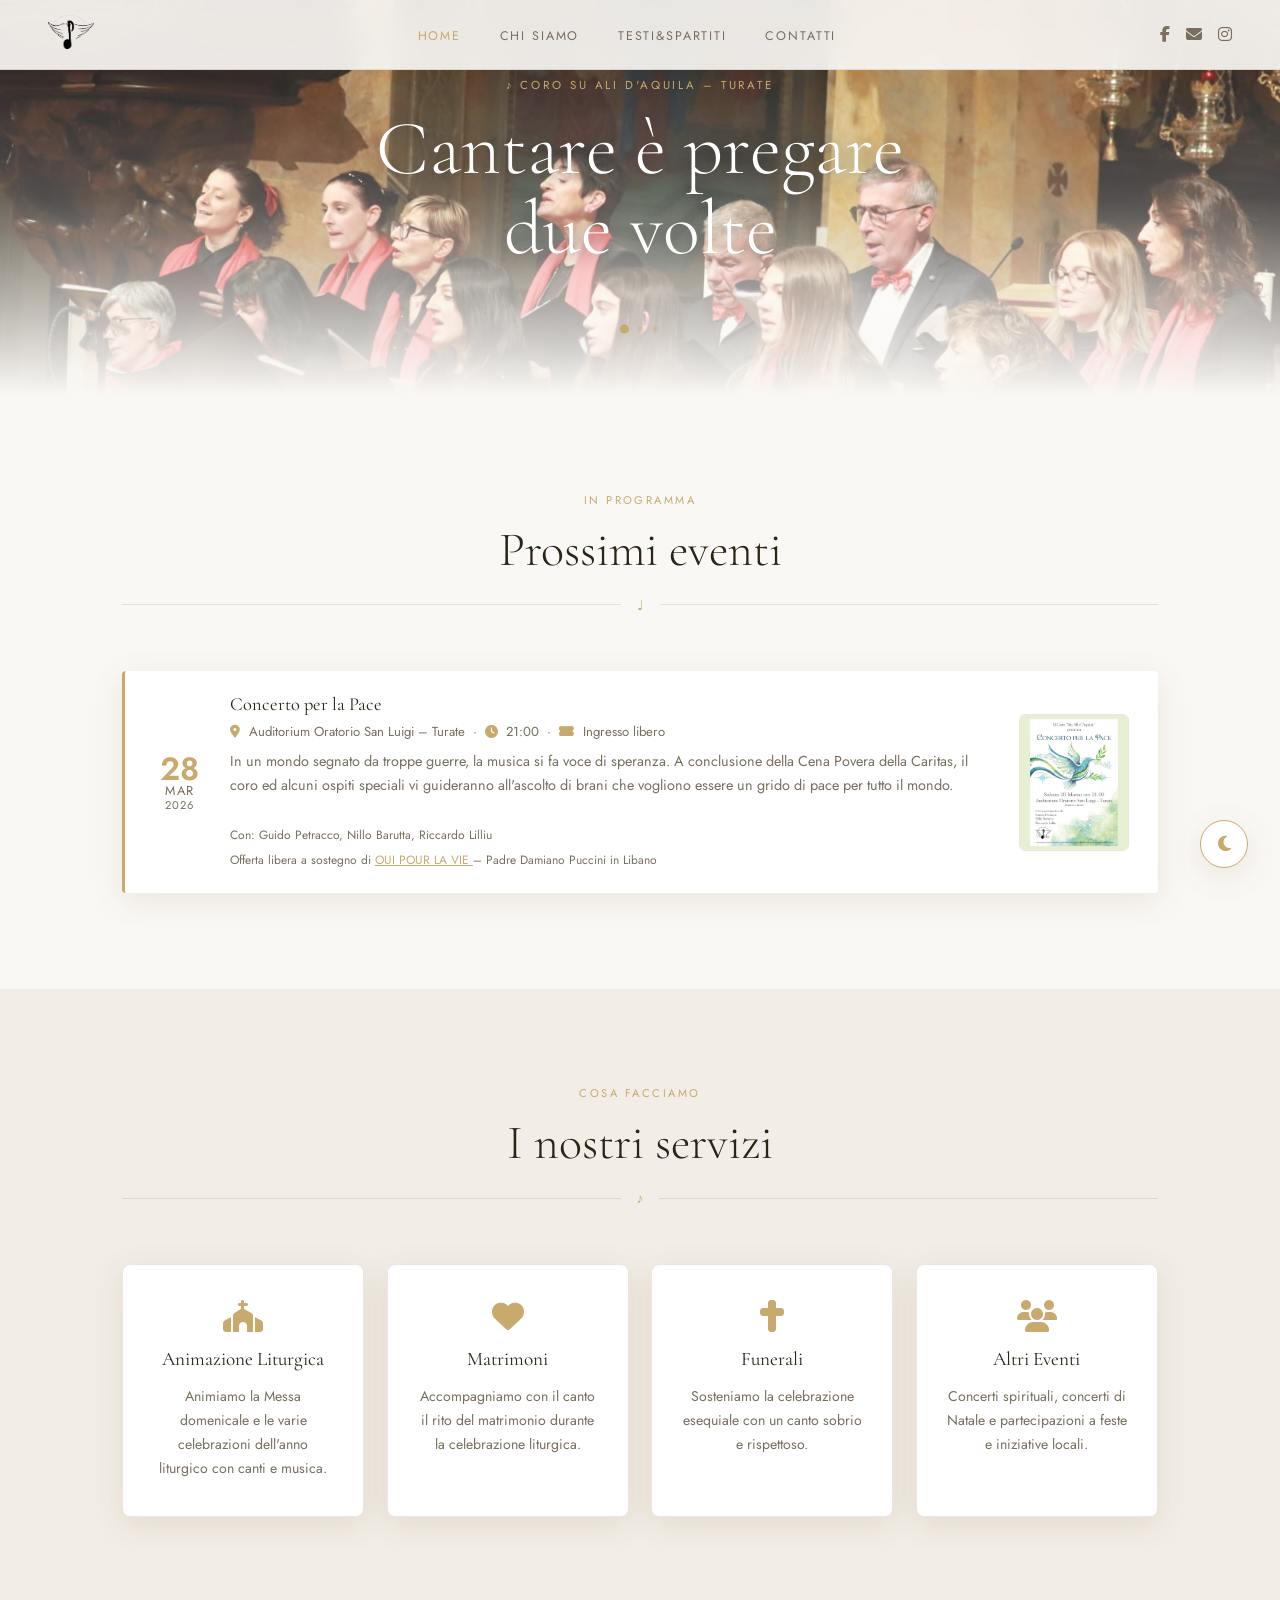
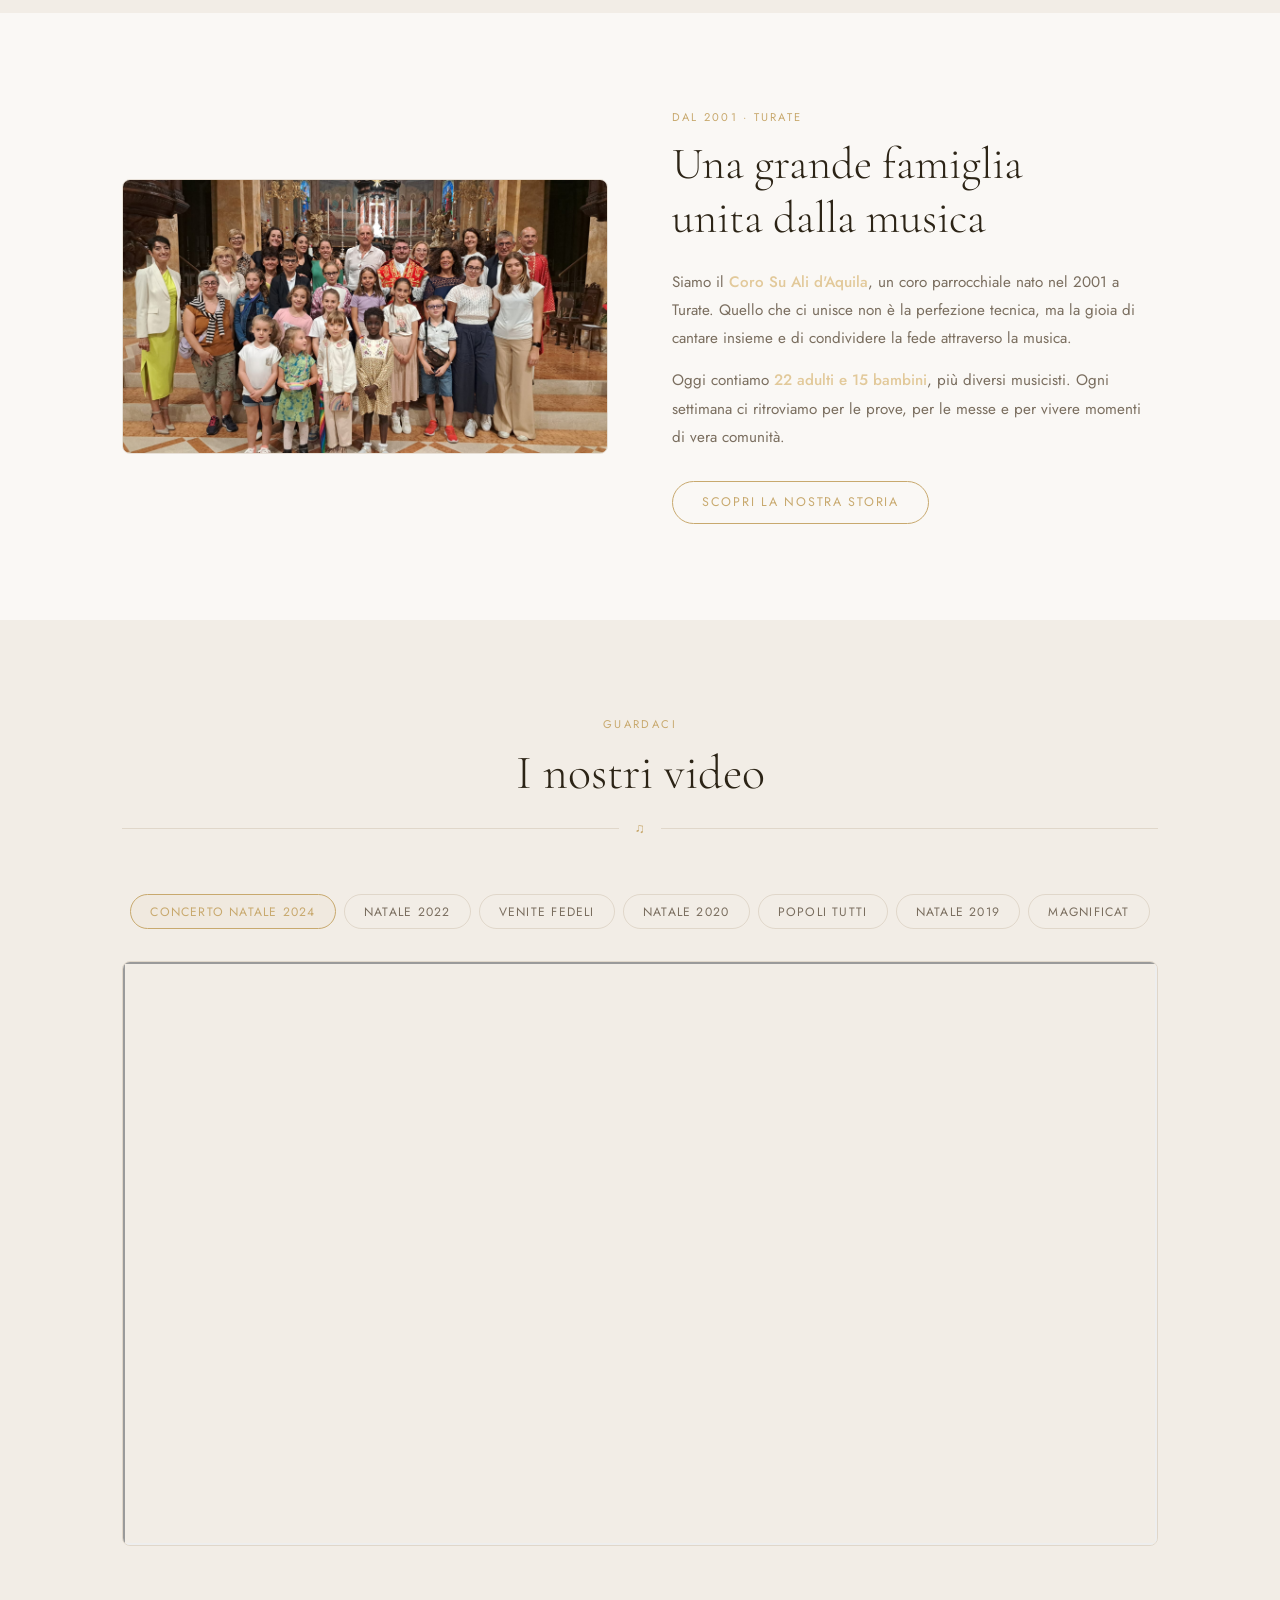
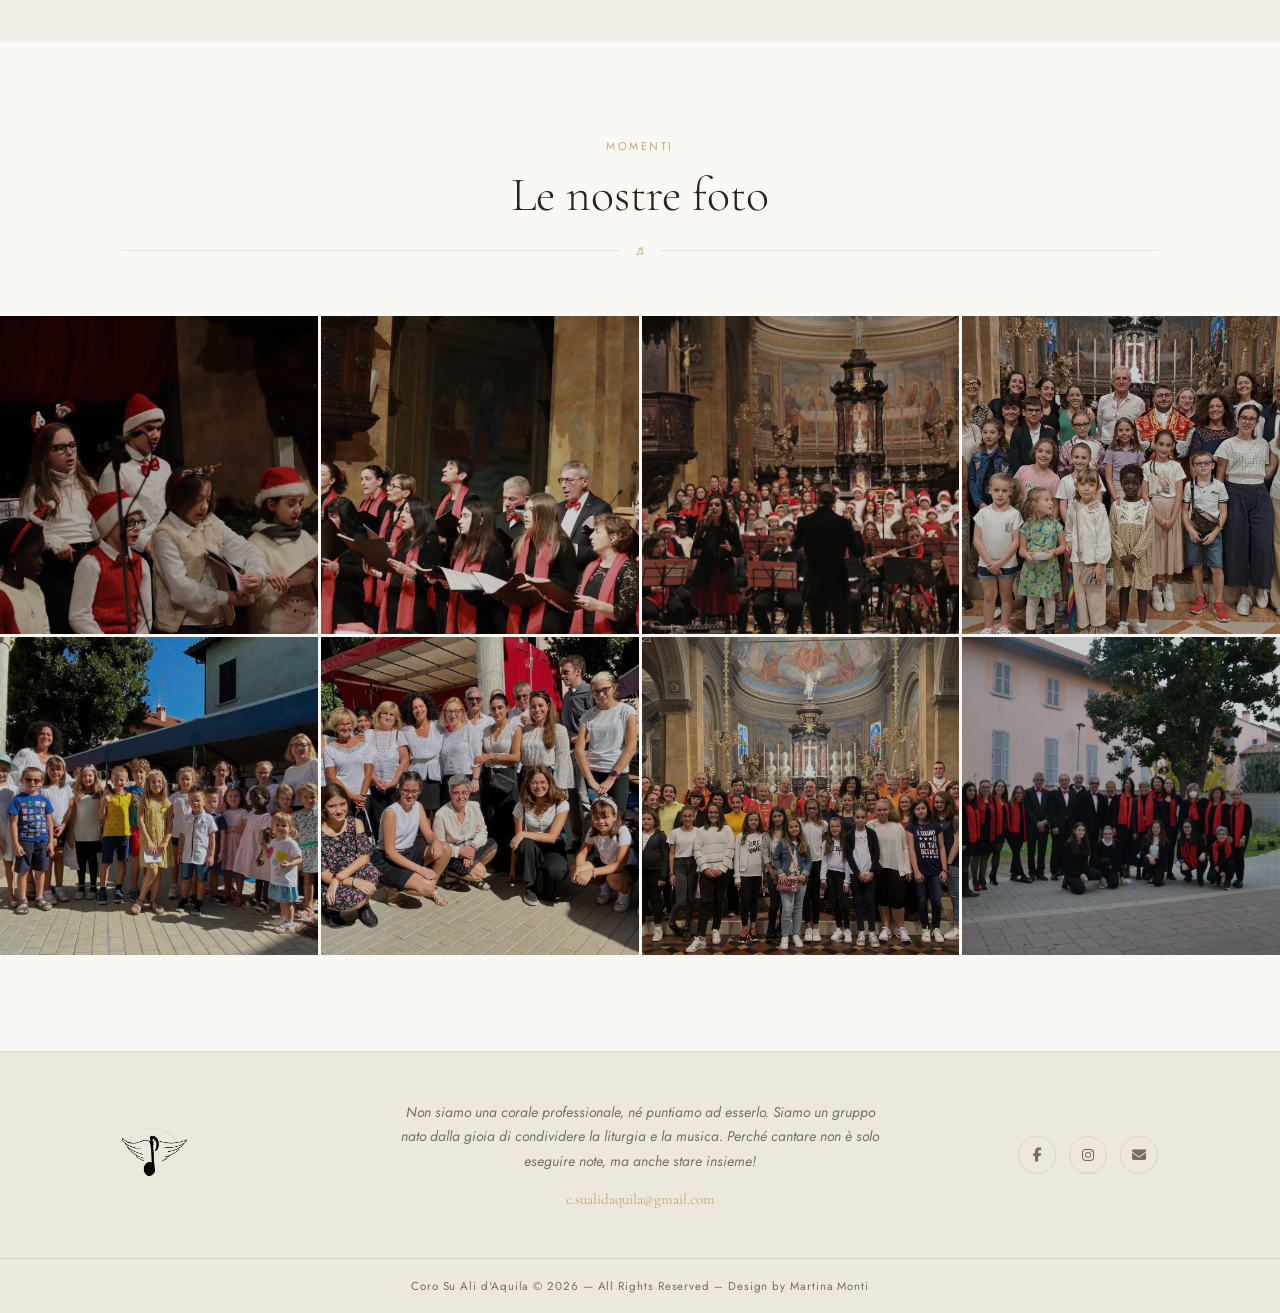
==== public/index.html @ 994b501c "update for new deploy on new host" ====
<!DOCTYPE html>
<html lang="it" data-theme="light">
<head>
  <title>Home – Coro Su Ali d'Aquila</title>
  <meta charset="utf-8">
  <meta name="viewport" content="width=device-width, initial-scale=1.0">
  <link rel="icon" href="images/image-1-2.ico" type="image/x-icon">
  <link href="https://fonts.googleapis.com/css2?family=Cormorant+Garamond:ital,wght@0,300;0,400;0,600;1,300;1,400&family=Jost:wght@300;400;500;600&display=swap" rel="stylesheet">
  <link rel="stylesheet" href="https://cdnjs.cloudflare.com/ajax/libs/font-awesome/6.7.2/css/all.min.css">
  <link rel="stylesheet" href="css/style.css">
</head>
<body>

<button id="themeToggle" title="Cambia tema"><i class="fas fa-moon" id="themeIcon"></i></button>

<!-- NAV -->
<nav>
  <div class="nav-logo"><a href="index.html"><img src="images/image-12.png" alt="Logo"></a></div>
  <ul class="nav-links" id="navLinks">
    <li><a href="index.html" class="active">Home</a></li>
    <li><a href="about.html">Chi siamo</a></li>
    <li><a href="archivio.html">testi&Spartiti</a></li>
    <li><a href="contacts.html">Contatti</a></li>
  </ul>
  <div class="nav-right">
    <div class="nav-social">
      <a href="https://www.facebook.com/profile.php?id=100032786907194" target="_blank"><i class="fab fa-facebook-f"></i></a>
      <a href="mailto:c.sualidaquila@gmail.com"><i class="fas fa-envelope"></i></a>
      <a href="https://www.instagram.com/corosualidaquila" target="_blank"><i class="fab fa-instagram"></i></a>
    </div>
    <button class="burger" id="burger"><span></span><span></span><span></span></button>
  </div>
</nav>

<!-- HERO -->
<div class="hero">
  <div class="slide active" style="background-image:url('images/foto coro/coro.JPG')">
    <div class="slide-overlay"></div>
    <div class="slide-caption">
      <span class="slide-eyebrow">♪ Coro Su Ali d'Aquila – Turate</span>
      <h1 class="slide-title">Cantare è pregare<br>due volte</h1>
    </div>
  </div>
  <div class="slide" style="background-image:url('images/foto coro/fotoconbanda.JPG')">
    <div class="slide-overlay"></div>
    <div class="slide-caption">
      <span class="slide-eyebrow">♫ Insieme dal 2001</span>
      <h1 class="slide-title">Chi ha il cuore contento<br>sempre canta</h1>
    </div>
  </div>
  <div class="slide" style="background-image:url('images/foto_coro/PHOTO-2025-01-10-17-13-42-16.jpg')">
    <div class="slide-overlay"></div>
    <div class="slide-caption">
      <span class="slide-eyebrow">♬ Unisciti a noi</span>
      <h1 class="slide-title">Cammineremo<br>insieme a te</h1>
    </div>
  </div>
  <div class="slide-dots" id="dots"></div>
</div>

<!-- PROSSIMI EVENTI -->
<section class="section">
  <div class="container">
    <span class="sec-eyebrow reveal">In programma</span>
    <h2 class="sec-title reveal">Prossimi eventi</h2>
    <div class="ornament reveal">
      <div class="ornament-line"></div>
      <span class="ornament-icon">♩</span>
      <div class="ornament-line"></div>
    </div>
    <div class="events-list">

      <div class="ecard ecard--poster reveal">
        <div class="ecard-date">
          <span class="ecard-day">28</span>
          <span class="ecard-month">Mar</span>
          <span class="ecard-year">2026</span>
        </div>
        <div class="ecard-body">
          <h5 class="ecard-title">Concerto per la Pace</h5>
          <p class="ecard-meta">
            <i class="fas fa-map-marker-alt"></i> Auditorium Oratorio San Luigi – Turate
            &nbsp;·&nbsp;
            <i class="fas fa-clock"></i> 21:00
            &nbsp;·&nbsp;
            <i class="fas fa-ticket-alt"></i> Ingresso libero
          </p>
          <p class="ecard-desc">
            In un mondo segnato da troppe guerre, la musica si fa voce di speranza.
            A conclusione della Cena Povera della Caritas, il coro ed alcuni ospiti speciali
            vi guideranno all'ascolto di brani che vogliono essere un grido di pace per tutto il mondo.<br><br>
            <small>Con: Guido Petracco, Nillo Barutta, Riccardo Lilliu</small><br>
            <small>Offerta libera a sostegno di
              <a href="https://www.ouipourlavielb.com/" target="_blank" style="color:var(--gold)">
                OUI POUR LA VIE
              </a> – Padre Damiano Puccini in Libano
            </small>
          </p>
        </div>
        <div class="ecard-poster">
          <img src="images/concerto-pace.jpeg" alt="Locandina Concerto per la Pace">
        </div>
      </div>

    </div>
  </div>
</section>

<!-- SERVIZI -->
<section class="section section-alt">
  <div class="container">
    <span class="sec-eyebrow reveal">Cosa facciamo</span>
    <h2 class="sec-title reveal">I nostri servizi</h2>
    <div class="ornament reveal"><div class="ornament-line"></div><span class="ornament-icon">♪</span><div class="ornament-line"></div></div>
    <div class="services-grid">
      <a class="scard reveal" href="about.html">
        <i class="fa-solid fa-church"></i>
        <h5>Animazione Liturgica</h5>
        <p>Animiamo la Messa domenicale e le varie celebrazioni dell'anno liturgico con canti e musica.</p>
      </a>
      <a class="scard reveal" href="contacts.html">
        <i class="fas fa-heart"></i>
        <h5>Matrimoni</h5>
        <p>Accompagniamo con il canto il rito del matrimonio durante la celebrazione liturgica.</p>
      </a>
      <a class="scard reveal" href="contacts.html">
        <i class="fas fa-cross"></i>
        <h5>Funerali</h5>
        <p>Sosteniamo la celebrazione esequiale con un canto sobrio e rispettoso.</p>
      </a>
      <a class="scard reveal" href="about.html">
        <i class="fa-solid fa-users"></i>
        <h5>Altri Eventi</h5>
        <p>Concerti spirituali, concerti di Natale e partecipazioni a feste e iniziative locali.</p>
      </a>
    </div>
  </div>
</section>

<!-- CHI SIAMO STRIP -->
<section class="section">
  <div class="container">
    <div class="about-strip">
      <div class="about-img reveal">
        <img src="images/foto_coro/lastphoto.jpg" alt="Il coro in chiesa">
      </div>
      <div class="reveal">
        <p class="about-tag">Dal 2001 · Turate</p>
        <h2 class="about-h">Una grande famiglia<br>unita dalla musica</h2>
        <div class="about-body">
          <p>Siamo il <b>Coro Su Ali d'Aquila</b>, un coro parrocchiale nato nel 2001 a Turate. Quello che ci unisce non è la perfezione tecnica, ma la gioia di cantare insieme e di condividere la fede attraverso la musica.</p>
          <p>Oggi contiamo <b>22 adulti e 15 bambini</b>, più diversi musicisti. Ogni settimana ci ritroviamo per le prove, per le messe e per vivere momenti di vera comunità.</p>
        </div>
        <a href="about.html" class="btn-outline">Scopri la nostra storia</a>
      </div>
    </div>
  </div>
</section>

<!-- VIDEO -->
<section class="section section-alt">
  <div class="container">
    <span class="sec-eyebrow reveal">Guardaci</span>
    <h2 class="sec-title reveal">I nostri video</h2>
    <div class="ornament reveal"><div class="ornament-line"></div><span class="ornament-icon">♫</span><div class="ornament-line"></div></div>
    <div class="vtabs-nav reveal">
      <button class="vtab active" data-v="v1">Concerto Natale 2024</button>
      <button class="vtab" data-v="v2">Natale 2022</button>
      <button class="vtab" data-v="v3">Venite fedeli</button>
      <button class="vtab" data-v="v4">Natale 2020</button>
      <button class="vtab" data-v="v5">Popoli tutti</button>
      <button class="vtab" data-v="v6">Natale 2019</button>
      <button class="vtab" data-v="v7">Magnificat</button>
    </div>
    <div class="vpane active reveal" id="v1"><div class="video-box"><iframe src="https://drive.google.com/file/d/1BOQSwe9JGHnPrK6IGw6b1ER7_zv7hTOH/preview" allowfullscreen></iframe></div></div>
    <div class="vpane" id="v2"><div class="video-box"><iframe src="https://drive.google.com/file/d/117Y2aUO2pdezWmtEZihZKSCTigFtfiPs/preview" allowfullscreen></iframe></div></div>
    <div class="vpane" id="v3"><div class="video-box"><iframe src="https://drive.google.com/file/d/1CM4I_OVpnsdakxd9fvVMcaJi6tFjfYWv/preview" allowfullscreen></iframe></div></div>
    <div class="vpane" id="v4"><div class="video-box"><iframe src="https://drive.google.com/file/d/1SEOHbusNYp_YmhWf8cKlKAx2pMVBjTq9/preview" allowfullscreen></iframe></div></div>
    <div class="vpane" id="v5"><div class="video-box"><iframe src="https://drive.google.com/file/d/12xxZdIWvhuiPVY8SO19s3eXgdJOifS5V/preview" allowfullscreen></iframe></div></div>
    <div class="vpane" id="v6"><div class="video-box"><iframe src="https://drive.google.com/file/d/1XcO9p-QrTsrUIADokGOYDW6wx7MRRvg1/preview" allowfullscreen></iframe></div></div>
    <div class="vpane" id="v7"><div class="video-box"><iframe src="https://drive.google.com/file/d/1iuLnqofnJ3oEmPJW1tg2Uhe8wEB9i9v8/preview" allowfullscreen></iframe></div></div>
  </div>
</section>

<!-- GALLERY -->
<section class="section">
  <div class="container">
    <span class="sec-eyebrow reveal">Momenti</span>
    <h2 class="sec-title reveal">Le nostre foto</h2>
    <div class="ornament reveal"><div class="ornament-line"></div><span class="ornament-icon">♬</span><div class="ornament-line"></div></div>
  </div>
  <div class="gallery reveal">
    <div class="gitem" data-src="images/foto coro/bambini.JPG">
      <img src="images/foto coro/bambini.JPG" alt="Bambini al concerto di Natale">
      <div class="gcap"><h6>Concerto di Natale</h6><time>Dicembre 2024</time></div>
    </div>
    <div class="gitem" data-src="images/foto coro/coro.JPG">
      <img src="images/foto coro/coro.JPG" alt="Il coro in concerto">
      <div class="gcap"><h6>Il Coro in concerto</h6><time>2024</time></div>
    </div>
    <div class="gitem" data-src="images/foto coro/fotoconbanda.JPG">
      <img src="images/foto coro/fotoconbanda.JPG" alt="Con la banda">
      <div class="gcap"><h6>Con il Corpo Musicale</h6><time>Dicembre 2024</time></div>
    </div>
    <div class="gitem" data-src="images/foto_coro/lastphoto.jpg">
      <img src="images/foto_coro/lastphoto.jpg" alt="Foto di gruppo">
      <div class="gcap"><h6>Foto di gruppo</h6><time>2024</time></div>
    </div>
    <div class="gitem" data-src="images/foto_coro/PHOTO-2025-01-10-17-13-42-15.jpg">
      <img src="images/foto_coro/PHOTO-2025-01-10-17-13-42-15.jpg" alt="I piccoli del coro">
      <div class="gcap"><h6>I piccoli del coro</h6><time>2024</time></div>
    </div>
    <div class="gitem" data-src="images/foto_coro/PHOTO-2025-01-10-17-13-42-16.jpg">
      <img src="images/foto_coro/PHOTO-2025-01-10-17-13-42-16.jpg" alt="Il coro">
      <div class="gcap"><h6>Il coro adulti</h6><time>2024</time></div>
    </div>
    <div class="gitem" data-src="images/foto_coro/fdgluigi.jpg">
      <img src="images/foto_coro/fdgluigi.jpg" alt="">
      <div class="gcap"><h6>Celebrazione</h6><time>2024</time></div>
    </div>
    <div class="gitem" data-src="images/foto_coro/cdnatale.jpg">
      <img src="images/foto_coro/cdnatale.jpg" alt="CD di Natale">
      <div class="gcap"><h6>CD di Natale 2018</h6><time>2018</time></div>
    </div>
  </div>
</section>

<!-- LIGHTBOX -->
<div class="lb" id="lb">
  <button class="lb-close" id="lbClose">✕</button>
  <img src="" id="lbImg" alt="">
</div>

<!-- FOOTER -->
<footer>
  <div class="footer-grid">
    <div class="footer-logo"><a href="index.html"><img src="images/image-12.png" alt="Logo"></a></div>
    <div class="footer-mid">
      <p>Non siamo una corale professionale, né puntiamo ad esserlo. Siamo un gruppo nato dalla gioia di condividere la liturgia e la musica. Perché cantare non è solo eseguire note, ma anche stare insieme!</p>
      <a href="mailto:c.sualidaquila@gmail.com">c.sualidaquila@gmail.com</a>
    </div>
    <div class="footer-social">
      <a href="https://www.facebook.com/profile.php?id=100032786907194" target="_blank"><i class="fab fa-facebook-f"></i></a>
      <a href="https://www.instagram.com/corosualidaquila" target="_blank"><i class="fab fa-instagram"></i></a>
      <a href="mailto:c.sualidaquila@gmail.com"><i class="fas fa-envelope"></i></a>
    </div>
  </div>
  <div class="footer-copy">Coro Su Ali d'Aquila © <span id="yr"></span> — All Rights Reserved –  Design by Martina Monti</div>
</footer>

<script src="js/final.js"></script>
</body>
</html>
---- public/css/style.css ----
/* style.css — Coro Su Ali d'Aquila */

*,
* ::before,
*::after {
  box-sizing: border-box;
  margin: 0;
  padding: 0;
}

:root {
  --gold: #c8a96e;
  --gold-lt: #e2c99a;
  --radius: 8px;
  --trans: 0.3s ease;
}
[data-theme="dark"] {
  --bg: #0f0d0a;
  --bg2: #1a1714;
  --panel: #231f18;
  --text: #e8dfc8;
  --muted: #9a9180;
  --border: rgba(200, 169, 110, 0.18);
  --card-bg: #231f18;
  --input-bg: rgba(255, 255, 255, 0.05);
  --input-border: rgba(200, 169, 110, 0.2);
  --nav-bg: rgba(15, 13, 10, 0.88);
  --footer-bg: #181410;
  --shadow: 0 8px 32px rgba(0, 0, 0, 0.4);
}
[data-theme="light"] {
  --bg: #faf8f5;
  --bg2: #f2ede6;
  --panel: #ffffff;
  --text: #2c2416;
  --muted: #7a6e5f;
  --border: rgba(120, 90, 40, 0.15);
  --card-bg: #ffffff;
  --input-bg: #f5f0e8;
  --input-border: rgba(120, 90, 40, 0.2);
  --nav-bg: rgba(250, 248, 245, 0.92);
  --footer-bg: #ede8de;
  --shadow: 0 8px 32px rgba(100, 70, 20, 0.1);
}

html {
  scroll-behavior: smooth;
}
body {
  font-family: "Jost", sans-serif;
  background: var(--bg);
  color: var(--text);
  overflow-x: hidden;
  transition:
    background var(--trans),
    color var(--trans);
}

/* ── THEME TOGGLE ── */
#themeToggle {
  position: fixed;
  bottom: 2rem;
  right: 2rem;
  z-index: 9999;
  width: 48px;
  height: 48px;
  border-radius: 50%;
  border: 1.5px solid var(--gold);
  background: var(--panel);
  color: var(--gold);
  font-size: 1.1rem;
  cursor: pointer;
  display: flex;
  align-items: center;
  justify-content: center;
  box-shadow: var(--shadow);
  transition:
    transform 0.2s,
    background var(--trans);
}
#themeToggle:hover {
  transform: scale(1.12);
}

/* ── NAV ── */
nav {
  position: fixed;
  top: 0;
  left: 0;
  right: 0;
  z-index: 500;
  display: flex;
  align-items: center;
  justify-content: space-between;
  padding: 0 3rem;
  height: 70px;
  background: var(--nav-bg);
  backdrop-filter: blur(16px);
  border-bottom: 1px solid var(--border);
  transition: background var(--trans);
}
.nav-logo img {
  height: 34px;
}
.nav-links {
  display: flex;
  gap: 2.4rem;
  list-style: none;
}
.nav-links a {
  font-size: 0.78rem;
  letter-spacing: 0.15em;
  text-transform: uppercase;
  color: var(--muted);
  text-decoration: none;
  transition: color var(--trans);
}
.nav-links a:hover,
.nav-links a.active {
  color: var(--gold);
}
.nav-right {
  display: flex;
  align-items: center;
  gap: 1.4rem;
}
.nav-social {
  display: flex;
  gap: 1rem;
}
.nav-social a {
  color: var(--muted);
  font-size: 1rem;
  text-decoration: none;
  transition: color var(--trans);
}
.nav-social a:hover {
  color: var(--gold);
}
.burger {
  display: none;
  background: none;
  border: none;
  cursor: pointer;
  padding: 0.4rem;
  flex-direction: column;
  gap: 5px;
}
.burger span {
  display: block;
  width: 22px;
  height: 2px;
  background: var(--muted);
  border-radius: 2px;
  transition: var(--trans);
}

/* ── HERO ── */
.hero {
  position: relative;
  height: 44vh;
  min-height: 280px;
  display: flex;
  align-items: flex-end;
  padding: 0 3rem 3.5rem;
  overflow: hidden;
}
.hero-bg {
  position: absolute;
  inset: 0;
  filter: brightness(0.38) saturate(0.65);
  transform: scale(1.04);
  transition: transform 12s ease;
  background-size: cover;
  background-position: center;
}
.hero:hover .hero-bg {
  transform: scale(1);
}
.hero-overlay {
  position: absolute;
  inset: 0;
  background: linear-gradient(to top, var(--bg) 0%, transparent 60%);
}
.hero-content {
  position: relative;
}
.hero-ey {
  display: block;
  font-size: 0.72rem;
  letter-spacing: 0.22em;
  text-transform: uppercase;
  color: var(--gold);
  margin-bottom: 0.6rem;
}
.hero-title {
  font-family: "Cormorant Garamond", serif;
  font-size: clamp(2.8rem, 6vw, 5rem);
  font-weight: 300;
  color: #fff;
}
.breadcrumb {
  position: absolute;
  bottom: 1.5rem;
  right: 3rem;
  font-size: 0.72rem;
  letter-spacing: 0.1em;
  text-transform: uppercase;
  color: var(--muted);
}
.breadcrumb a {
  color: var(--muted);
  text-decoration: none;
}
.breadcrumb a:hover {
  color: var(--gold);
}
.breadcrumb span {
  color: var(--gold);
  margin: 0 0.5rem;
}

/* ── SLIDE ── */
.slide {
  position: absolute;
  inset: 0;
  opacity: 0;
  transition: opacity 1.4s ease;
  background-size: cover;
  background-position: center;
}
.slide.active {
  opacity: 1;
}
.slide-overlay {
  position: absolute;
  inset: 0;
  background: linear-gradient(
    to top,
    var(--bg) 0%,
    rgba(15, 13, 10, 0.5) 50%,
    rgba(15, 13, 10, 0.2) 100%
  );
}
[data-theme="light"] .slide-overlay {
  background: linear-gradient(
    to top,
    var(--bg) 0%,
    rgba(250, 248, 245, 0.3) 50%,
    rgba(250, 248, 245, 0.05) 100%
  );
}
.slide-caption {
  position: absolute;
  bottom: 14vh;
  left: 0;
  right: 0;
  text-align: center;
  padding: 0 2rem;
  margin-top: 80px;
  z-index: 10;
}
.slide-eyebrow {
  display: block;
  font-size: 0.72rem;
  letter-spacing: 0.25em;
  text-transform: uppercase;
  color: var(--gold);
  margin-bottom: 1rem;
}
.slide-title {
  font-family: "Cormorant Garamond", serif;
  font-size: clamp(2.5rem, 6vw, 5.5rem);
  font-weight: 300;
  color: #fff;
  line-height: 1.05;
}
[data-theme="light"] .slide-title {
  color: #fff;
  text-shadow: 0 2px 20px rgba(0, 0, 0, 0.5);
}
.slide-dots {
  position: absolute;
  bottom: 4rem;
  left: 50%;
  transform: translateX(-50%);
  display: flex;
  gap: 0.6rem;
}
.dot {
  width: 6px;
  height: 6px;
  border-radius: 50%;
  background: rgba(200, 169, 110, 0.3);
  cursor: pointer;
  transition:
    background var(--trans),
    transform var(--trans);
}
.dot.active {
  background: var(--gold);
  transform: scale(1.5);
}

/* ── SECTIONS ── */
.section {
  padding: 6rem 0;
}
.section-alt {
  background: var(--bg2);
}
.container {
  max-width: 1100px;
  margin: 0 auto;
  padding: 0 2rem;
}
.sec-ey,
.sec-eyebrow {
  display: block;
  font-size: 0.7rem;
  letter-spacing: 0.22em;
  text-transform: uppercase;
  color: var(--gold);
  margin-bottom: 0.8rem;
  text-align: center;
}
.sec-title {
  font-family: "Cormorant Garamond", serif;
  font-size: clamp(1.9rem, 4vw, 3rem);
  font-weight: 300;
  color: var(--text);
  text-align: center;
  margin-bottom: 1rem;
}
.ornament {
  display: flex;
  align-items: center;
  gap: 1rem;
  margin: 0 0 3.5rem;
}
.ornament-line {
  flex: 1;
  height: 1px;
  background: var(--border);
}
.ornament-icon {
  color: var(--gold);
  font-size: 0.85rem;
}
.main-grid {
  display: grid;
  grid-template-columns: 1fr 1.7fr;
  gap: 4rem;
}

/* ── STORIA ── */
.storia-grid {
  display: grid;
  grid-template-columns: 1fr 1fr;
  gap: 4rem;
  align-items: center;
}
.storia-img {
  border-radius: var(--radius);
  overflow: hidden;
  border: 1px solid var(--border);
}
.storia-img img {
  width: 100%;
  display: block;
}
.storia-tag {
  font-size: 0.7rem;
  letter-spacing: 0.2em;
  text-transform: uppercase;
  color: var(--gold);
  margin-bottom: 0.8rem;
}
.storia-h {
  font-family: "Cormorant Garamond", serif;
  font-size: clamp(1.8rem, 3.5vw, 2.8rem);
  font-weight: 300;
  color: var(--text);
  line-height: 1.2;
  margin-bottom: 1.4rem;
}
.storia-body p {
  font-size: 0.95rem;
  line-height: 1.85;
  color: var(--muted);
  margin-bottom: 0.9rem;
}
.storia-body b {
  color: var(--gold-lt);
  font-weight: 500;
}

/* ── SIDEBAR / CONTACT ── */
.sidebar-label {
  font-size: 0.68rem;
  letter-spacing: 0.2em;
  text-transform: uppercase;
  color: var(--gold);
  margin-bottom: 1.8rem;
}
.sidebar-title {
  font-family: "Cormorant Garamond", serif;
  font-size: 2.1rem;
  font-weight: 300;
  line-height: 1.25;
  color: var(--text);
  margin-bottom: 1.2rem;
}
.sidebar-body {
  font-size: 0.92rem;
  line-height: 1.8;
  color: var(--muted);
  margin-bottom: 2.5rem;
}
.contact-cards {
  display: flex;
  flex-direction: column;
  gap: 0.9rem;
}
.ccard {
  background: var(--card-bg);
  border: 1px solid var(--border);
  border-radius: var(--radius);
  padding: 1.1rem 1.3rem;
  display: flex;
  align-items: center;
  gap: 1rem;
  text-decoration: none;
  color: var(--text);
  box-shadow: var(--shadow);
  transition:
    border-color var(--trans),
    transform var(--trans),
    box-shadow var(--trans);
}
.ccard:hover {
  border-color: var(--gold);
  transform: translateY(-2px);
  box-shadow: 0 12px 30px rgba(200, 169, 110, 0.1);
  color: var(--text);
  text-decoration: none;
}
.ccard-icon {
  width: 40px;
  height: 40px;
  flex-shrink: 0;
  background: rgba(200, 169, 110, 0.1);
  border-radius: 50%;
  display: flex;
  align-items: center;
  justify-content: center;
  color: var(--gold);
  font-size: 0.95rem;
}
.ccard-label {
  font-size: 0.65rem;
  letter-spacing: 0.12em;
  text-transform: uppercase;
  color: var(--gold);
  margin-bottom: 0.15rem;
}
.ccard-value {
  font-size: 0.88rem;
  color: var(--text);
}
.social-row {
  display: flex;
  gap: 0.8rem;
}
.sbtn {
  flex: 1;
  display: flex;
  align-items: center;
  justify-content: center;
  gap: 0.5rem;
  padding: 0.6rem;
  background: var(--card-bg);
  border: 1px solid var(--border);
  border-radius: var(--radius);
  color: var(--muted);
  text-decoration: none;
  font-size: 0.74rem;
  letter-spacing: 0.1em;
  text-transform: uppercase;
  transition:
    border-color var(--trans),
    color var(--trans);
}
.sbtn:hover {
  border-color: var(--gold);
  color: var(--gold);
  text-decoration: none;
}

/* ── FORM ── */
.form-panel {
  background: var(--card-bg);
  border: 1px solid var(--border);
  border-radius: var(--radius);
  padding: 2.6rem 2.4rem;
  box-shadow: var(--shadow);
}
.form-panel h3 {
  font-family: "Cormorant Garamond", serif;
  font-size: 1.7rem;
  font-weight: 300;
  color: var(--text);
  margin-bottom: 0.3rem;
}
.form-sub {
  font-size: 0.85rem;
  color: var(--muted);
  margin-bottom: 2rem;
}
.fgroup {
  margin-bottom: 1.1rem;
}
.frow {
  display: grid;
  grid-template-columns: 1fr 1fr;
  gap: 1.1rem;
}
.flabel {
  display: block;
  font-size: 0.66rem;
  letter-spacing: 0.14em;
  text-transform: uppercase;
  color: var(--gold);
  margin-bottom: 0.4rem;
  font-weight: 600;
}
.fcontrol {
  width: 100%;
  background: var(--input-bg);
  border: 1px solid var(--input-border);
  border-radius: 6px;
  color: var(--text);
  font-family: "Jost", sans-serif;
  font-size: 0.9rem;
  padding: 0.72rem 1rem;
  outline: none;
  transition:
    border-color var(--trans),
    background var(--trans);
  -webkit-appearance: none;
}
.fcontrol::placeholder {
  color: var(--muted);
}
.fcontrol:focus {
  border-color: var(--gold);
  background: rgba(200, 169, 110, 0.05);
}
select.fcontrol {
  cursor: pointer;
}
textarea.fcontrol {
  resize: vertical;
  min-height: 130px;
}
.btn-send {
  width: 100%;
  margin-top: 0.4rem;
  padding: 0.9rem 1rem;
  background: transparent;
  border: 1px solid var(--gold);
  border-radius: 6px;
  color: var(--gold);
  font-family: "Jost", sans-serif;
  font-size: 0.78rem;
  font-weight: 500;
  letter-spacing: 0.16em;
  text-transform: uppercase;
  cursor: pointer;
  position: relative;
  overflow: hidden;
  transition: color var(--trans);
}
.btn-send::before {
  content: "";
  position: absolute;
  inset: 0;
  background: var(--gold);
  transform: translateX(-100%);
  transition: transform 0.35s ease;
  z-index: 0;
}
.btn-send:hover::before {
  transform: translateX(0);
}
.btn-send span {
  position: relative;
  z-index: 1;
}
.btn-send:hover span {
  color: var(--bg);
}
#formMsg {
  display: none;
  margin-top: 1rem;
  padding: 0.9rem 1.1rem;
  border-radius: 6px;
  font-size: 0.88rem;
  text-align: center;
}
#formMsg.ok {
  background: rgba(100, 200, 120, 0.08);
  border: 1px solid rgba(100, 200, 120, 0.25);
  color: #7fcf8e;
}
#formMsg.err {
  background: rgba(220, 80, 80, 0.08);
  border: 1px solid rgba(220, 80, 80, 0.25);
  color: #e07070;
}

/* ── FOOTER ── */
footer {
  background: var(--footer-bg);
  border-top: 1px solid var(--border);
}
.footer-grid {
  display: grid;
  grid-template-columns: 1fr 2fr 1fr;
  gap: 2rem;
  align-items: center;
  padding: 3rem 2rem;
  max-width: 1100px;
  margin: 0 auto;
}
.footer-logo img {
  height: 48px;
}
.footer-mid {
  text-align: center;
}
.footer-mid p {
  font-size: 0.88rem;
  line-height: 1.75;
  color: var(--muted);
  font-style: italic;
  margin-bottom: 0.8rem;
}
.footer-mid a {
  font-family: "Cormorant Garamond", serif;
  font-size: 0.95rem;
  color: var(--gold);
  text-decoration: none;
}
.footer-social {
  display: flex;
  gap: 0.8rem;
  justify-content: flex-end;
}
.footer-social a {
  width: 38px;
  height: 38px;
  border-radius: 50%;
  border: 1px solid var(--border);
  display: flex;
  align-items: center;
  justify-content: center;
  color: var(--muted);
  font-size: 0.88rem;
  text-decoration: none;
  transition:
    border-color var(--trans),
    color var(--trans);
}
.footer-social a:hover {
  border-color: var(--gold);
  color: var(--gold);
}
.footer-copy {
  border-top: 1px solid var(--border);
  text-align: center;
  padding: 1.2rem;
  font-size: 0.72rem;
  letter-spacing: 0.08em;
  color: var(--muted);
}

/* ── ANIMATIONS ── */
.reveal {
  opacity: 0;
  transform: translateY(28px);
  transition:
    opacity 0.7s ease,
    transform 0.7s ease;
}
.reveal.visible {
  opacity: 1;
  transform: none;
}
.fade-up {
  opacity: 0;
  animation: fadeUp 0.7s ease forwards;
}
@keyframes fadeUp {
  from {
    opacity: 0;
    transform: translateY(28px);
  }
  to {
    opacity: 1;
    transform: none;
  }
}

/* ── SERVICES ── */
.services-grid {
  display: grid;
  grid-template-columns: repeat(auto-fit, minmax(230px, 1fr));
  gap: 1.4rem;
}
.scard {
  background: var(--card-bg);
  border: 1px solid var(--border);
  border-radius: var(--radius);
  padding: 2.2rem 1.8rem;
  text-align: center;
  text-decoration: none;
  color: var(--text);
  display: flex;
  flex-direction: column;
  align-items: center;
  gap: 0.9rem;
  transition:
    border-color var(--trans),
    transform var(--trans),
    box-shadow var(--trans);
  box-shadow: var(--shadow);
}
.scard:hover {
  border-color: var(--gold);
  transform: translateY(-5px);
  box-shadow: 0 16px 40px rgba(200, 169, 110, 0.12);
  color: var(--text);
  text-decoration: none;
}
.scard i {
  font-size: 2rem;
  color: var(--gold);
}
.scard h5 {
  font-family: "Cormorant Garamond", serif;
  font-size: 1.2rem;
  font-weight: 400;
  color: var(--text);
}
.scard p {
  font-size: 0.88rem;
  line-height: 1.7;
  color: var(--muted);
}

/* ── ABOUT STRIP ── */
.about-strip {
  display: grid;
  grid-template-columns: 1fr 1fr;
  gap: 4rem;
  align-items: center;
}
.about-img {
  border-radius: var(--radius);
  overflow: hidden;
  border: 1px solid var(--border);
}
.about-img img {
  width: 100%;
  display: block;
}
.about-tag {
  font-size: 0.7rem;
  letter-spacing: 0.2em;
  text-transform: uppercase;
  color: var(--gold);
  margin-bottom: 0.8rem;
}
.about-h {
  font-family: "Cormorant Garamond", serif;
  font-size: clamp(1.8rem, 3.5vw, 2.8rem);
  font-weight: 300;
  color: var(--text);
  line-height: 1.2;
  margin-bottom: 1.4rem;
}
.about-body p {
  font-size: 0.95rem;
  line-height: 1.85;
  color: var(--muted);
  margin-bottom: 0.9rem;
}
.about-body b {
  color: var(--gold-lt);
  font-weight: 500;
}
.btn-outline {
  display: inline-block;
  margin-top: 1rem;
  padding: 0.7rem 1.8rem;
  border: 1px solid var(--gold);
  border-radius: 99px;
  color: var(--gold);
  font-size: 0.78rem;
  letter-spacing: 0.14em;
  text-transform: uppercase;
  text-decoration: none;
  transition:
    background var(--trans),
    color var(--trans);
}
.btn-outline:hover {
  background: var(--gold);
  color: var(--bg);
}

/* ── VIDEO TABS ── */
.vtabs-nav {
  display: flex;
  gap: 0.5rem;
  flex-wrap: wrap;
  justify-content: center;
  margin-bottom: 2rem;
}
.vtab {
  padding: 0.45rem 1.2rem;
  background: transparent;
  border: 1px solid var(--border);
  border-radius: 99px;
  color: var(--muted);
  font-family: "Jost", sans-serif;
  font-size: 0.76rem;
  letter-spacing: 0.1em;
  text-transform: uppercase;
  cursor: pointer;
  transition:
    border-color var(--trans),
    color var(--trans),
    background var(--trans);
}
.vtab:hover,
.vtab.active {
  border-color: var(--gold);
  color: var(--gold);
  background: rgba(200, 169, 110, 0.06);
}
.vpane {
  display: none;
}
.vpane.active {
  display: block;
}
.video-box {
  position: relative;
  padding-bottom: 56.25%;
  border-radius: var(--radius);
  overflow: hidden;
  border: 1px solid var(--border);
}
.video-box iframe {
  position: absolute;
  inset: 0;
  width: 100%;
  height: 100%;
}

/* ── GALLERY ── */
.gallery {
  display: grid;
  grid-template-columns: repeat(4, 1fr);
  gap: 3px;
}
.gitem {
  position: relative;
  aspect-ratio: 1;
  overflow: hidden;
  cursor: pointer;
}
.gitem img {
  width: 100%;
  height: 100%;
  object-fit: cover;
  transition:
    transform 0.5s,
    filter 0.5s;
  filter: brightness(0.8) saturate(0.85);
  display: block;
}
.gitem:hover img {
  transform: scale(1.07);
  filter: brightness(1) saturate(1);
}
.gcap {
  position: absolute;
  inset: 0;
  background: linear-gradient(
    to top,
    rgba(15, 13, 10, 0.85) 0%,
    transparent 55%
  );
  display: flex;
  flex-direction: column;
  justify-content: flex-end;
  padding: 1rem;
  opacity: 0;
  transition: opacity var(--trans);
}
.gitem:hover .gcap {
  opacity: 1;
}
.gcap h6 {
  font-size: 0.82rem;
  color: #fff;
}
.gcap time {
  font-size: 0.7rem;
  color: var(--gold);
}

/* ── LIGHTBOX ── */
.lb {
  display: none;
  position: fixed;
  inset: 0;
  z-index: 2000;
  background: rgba(0, 0, 0, 0.93);
  align-items: center;
  justify-content: center;
}
.lb.open {
  display: flex;
}
.lb img {
  max-width: 90vw;
  max-height: 88vh;
  border-radius: 4px;
  object-fit: contain;
}
.lb-close {
  position: absolute;
  top: 1.5rem;
  right: 2rem;
  color: var(--gold);
  font-size: 2rem;
  cursor: pointer;
  background: none;
  border: none;
  line-height: 1;
}

/* ── STATS ── */
.stats {
  display: grid;
  grid-template-columns: repeat(3, 1fr);
  gap: 1.5rem;
  margin-top: 2.5rem;
}
.stat {
  text-align: center;
  padding: 1.5rem;
  background: var(--card-bg);
  border: 1px solid var(--border);
  border-radius: var(--radius);
}
.stat-num {
  font-family: "Cormorant Garamond", serif;
  font-size: 3rem;
  font-weight: 300;
  color: var(--gold);
  line-height: 1;
}
.stat-label {
  font-size: 0.78rem;
  letter-spacing: 0.1em;
  text-transform: uppercase;
  color: var(--muted);
  margin-top: 0.4rem;
}

/* ── TIMELINE ── */
.timeline {
  position: relative;
  max-width: 680px;
  margin: 0 auto;
}
.timeline::before {
  content: "";
  position: absolute;
  left: 82px;
  top: 0;
  bottom: 0;
  width: 1px;
  background: var(--border);
}
.titem {
  display: flex;
  gap: 2rem;
  align-items: flex-start;
  padding: 1.6rem 0;
  border-bottom: 1px solid rgba(200, 169, 110, 0.06);
}
.tyear {
  width: 64px;
  flex-shrink: 0;
  text-align: right;
  font-family: "Cormorant Garamond", serif;
  font-size: 1.35rem;
  font-weight: 300;
  color: var(--gold);
  line-height: 1.2;
}
.tdot {
  width: 10px;
  height: 10px;
  flex-shrink: 0;
  margin-top: 0.4rem;
  background: var(--gold);
  border-radius: 50%;
  position: relative;
  z-index: 1;
  box-shadow: 0 0 0 4px rgba(200, 169, 110, 0.12);
}
.tcontent h5 {
  font-family: "Cormorant Garamond", serif;
  font-size: 1.1rem;
  font-weight: 400;
  color: var(--text);
  margin-bottom: 0.25rem;
}
.tcontent p {
  font-size: 0.88rem;
  line-height: 1.7;
  color: var(--muted);
}

/* ── JOIN CARDS ── */
.join-grid {
  display: grid;
  grid-template-columns: repeat(3, 1fr);
  gap: 1.4rem;
}
.jcard {
  background: var(--card-bg);
  border: 1px solid var(--border);
  border-radius: var(--radius);
  padding: 2rem 1.6rem;
  text-align: center;
  text-decoration: none;
  color: var(--text);
  display: flex;
  flex-direction: column;
  align-items: center;
  gap: 0.9rem;
  box-shadow: var(--shadow);
  transition:
    border-color var(--trans),
    transform var(--trans);
}
.jcard:hover {
  border-color: var(--gold);
  transform: translateY(-5px);
  color: var(--text);
  text-decoration: none;
}
.jcard i {
  font-size: 2rem;
  color: var(--gold);
}
.jcard h5 {
  font-family: "Cormorant Garamond", serif;
  font-size: 1.15rem;
  font-weight: 400;
}
.jcard p {
  font-size: 0.88rem;
  line-height: 1.7;
  color: var(--muted);
}
.jcard b {
  color: var(--gold-lt);
}

/* ── AUDIO PLAYER ── */
.audio-layout {
  display: grid;
  grid-template-columns: 1fr 1fr;
  gap: 3rem;
  align-items: start;
}
.audio-cover {
  border-radius: var(--radius);
  overflow: hidden;
  border: 1px solid var(--border);
  position: sticky;
  top: 90px;
}
.audio-cover img {
  width: 100%;
  display: block;
  transition: opacity 0.5s;
}
.year-tabs {
  display: flex;
  gap: 0.5rem;
  margin-bottom: 1.6rem;
  flex-wrap: wrap;
}
.ytab {
  padding: 0.45rem 1.2rem;
  background: transparent;
  border: 1px solid var(--border);
  border-radius: 99px;
  color: var(--muted);
  font-family: "Jost", sans-serif;
  font-size: 0.78rem;
  letter-spacing: 0.1em;
  text-transform: uppercase;
  cursor: pointer;
  transition:
    border-color var(--trans),
    color var(--trans),
    background var(--trans);
}
.ytab:hover,
.ytab.active {
  border-color: var(--gold);
  color: var(--gold);
  background: rgba(200, 169, 110, 0.06);
}
.ypane {
  display: none;
}
.ypane.active {
  display: block;
}
.playlist {
  display: flex;
  flex-direction: column;
  gap: 0.3rem;
  max-height: 320px;
  overflow-y: auto;
  margin-bottom: 1.2rem;
  padding-right: 0.3rem;
}
.playlist::-webkit-scrollbar {
  width: 3px;
}
.playlist::-webkit-scrollbar-thumb {
  background: var(--border);
  border-radius: 99px;
}
.pitem {
  display: flex;
  align-items: center;
  gap: 0.9rem;
  padding: 0.6rem 0.9rem;
  border-radius: 6px;
  cursor: pointer;
  border: 1px solid transparent;
  transition:
    background var(--trans),
    border-color var(--trans);
}
.pitem:hover {
  background: rgba(200, 169, 110, 0.05);
  border-color: var(--border);
}
.pitem.playing {
  background: rgba(200, 169, 110, 0.09);
  border-color: var(--gold);
}
.pnum {
  font-size: 0.68rem;
  color: var(--muted);
  width: 22px;
  text-align: right;
  flex-shrink: 0;
}
.pitem.playing .pnum {
  color: var(--gold);
}
.ptitle {
  flex: 1;
  font-size: 0.88rem;
  color: var(--text);
  white-space: nowrap;
  overflow: hidden;
  text-overflow: ellipsis;
}
.pitem.playing .ptitle {
  color: var(--gold);
}
.pplay {
  color: var(--muted);
  font-size: 0.7rem;
  flex-shrink: 0;
}
.pitem.playing .pplay {
  color: var(--gold);
}
.player-bar {
  background: var(--card-bg);
  border: 1px solid var(--border);
  border-radius: var(--radius);
  padding: 1.1rem 1.3rem;
}
.player-now {
  font-size: 0.82rem;
  color: var(--gold-lt);
  margin-bottom: 0.9rem;
  white-space: nowrap;
  overflow: hidden;
  text-overflow: ellipsis;
  min-height: 1.2em;
}
.player-controls {
  display: flex;
  align-items: center;
  gap: 0.8rem;
}
.pctrl {
  background: none;
  border: 1px solid var(--border);
  border-radius: 50%;
  width: 34px;
  height: 34px;
  display: flex;
  align-items: center;
  justify-content: center;
  color: var(--muted);
  cursor: pointer;
  font-size: 0.78rem;
  transition:
    border-color var(--trans),
    color var(--trans);
  flex-shrink: 0;
}
.pctrl:hover,
.pctrl.main {
  border-color: var(--gold);
  color: var(--gold);
}
.pctrl.main {
  width: 40px;
  height: 40px;
  font-size: 0.95rem;
}
.prog-wrap {
  flex: 1;
  display: flex;
  flex-direction: column;
  gap: 0.3rem;
}
input.prog {
  width: 100%;
  height: 3px;
  appearance: none;
  -webkit-appearance: none;
  background: var(--border);
  border-radius: 99px;
  cursor: pointer;
  outline: none;
}
input.prog::-webkit-slider-thumb {
  -webkit-appearance: none;
  width: 11px;
  height: 11px;
  border-radius: 50%;
  background: var(--gold);
  cursor: pointer;
}
.prog-times {
  display: flex;
  justify-content: space-between;
  font-size: 0.68rem;
  color: var(--muted);
}

/* ── ARCHIVIO ── */
.arch-tabs {
  display: flex;
  gap: 0;
  border: 1px solid var(--border);
  border-radius: var(--radius);
  overflow: hidden;
  margin-bottom: 2.5rem;
}
.arch-tab {
  flex: 1;
  padding: 0.9rem 1rem;
  background: transparent;
  border: none;
  color: var(--muted);
  font-family: "Jost", sans-serif;
  font-size: 0.8rem;
  font-weight: 500;
  letter-spacing: 0.15em;
  text-transform: uppercase;
  cursor: pointer;
  transition:
    background var(--trans),
    color var(--trans);
  display: flex;
  align-items: center;
  justify-content: center;
  gap: 0.6rem;
}
.arch-tab:first-child {
  border-right: 1px solid var(--border);
}
.arch-tab.active {
  background: var(--gold);
  color: var(--bg);
}
.arch-tab i {
  font-size: 1rem;
}
.arch-pane {
  display: none;
}
.arch-pane.active {
  display: block;
}

.cat-tabs {
  display: flex;
  gap: 0.5rem;
  flex-wrap: wrap;
  margin-bottom: 2rem;
}
.cat-tab {
  padding: 0.4rem 1.1rem;
  background: transparent;
  border: 1px solid var(--border);
  border-radius: 99px;
  color: var(--muted);
  font-family: "Jost", sans-serif;
  font-size: 0.72rem;
  letter-spacing: 0.12em;
  text-transform: uppercase;
  cursor: pointer;
  transition:
    border-color var(--trans),
    color var(--trans),
    background var(--trans);
  display: flex;
  align-items: center;
  gap: 0.4rem;
}
.cat-tab:hover,
.cat-tab.active {
  border-color: var(--gold);
  color: var(--gold);
  background: rgba(200, 169, 110, 0.06);
}
.cat-pane {
  display: none;
}
.cat-pane.active {
  display: block;
}

.search-bar {
  position: relative;
  margin-bottom: 1.8rem;
}
.search-bar i {
  position: absolute;
  left: 1rem;
  top: 50%;
  transform: translateY(-50%);
  color: var(--muted);
  font-size: 0.85rem;
}
.search-bar input {
  width: 100%;
  background: var(--input-bg);
  border: 1px solid var(--input-border);
  border-radius: var(--radius);
  color: var(--text);
  font-family: "Jost", sans-serif;
  font-size: 0.9rem;
  padding: 0.75rem 1rem 0.75rem 2.8rem;
  outline: none;
  transition: border-color var(--trans);
}
.search-bar input::placeholder {
  color: var(--muted);
}
.search-bar input:focus {
  border-color: var(--gold);
}

.file-grid {
  display: grid;
  grid-template-columns: repeat(auto-fill, minmax(280px, 1fr));
  gap: 1rem;
}
.file-card {
  background: var(--card-bg);
  border: 1px solid var(--border);
  border-radius: var(--radius);
  padding: 1.2rem 1.4rem;
  display: flex;
  align-items: center;
  gap: 1rem;
  text-decoration: none;
  color: var(--text);
  transition:
    border-color var(--trans),
    transform var(--trans),
    box-shadow var(--trans);
  box-shadow: var(--shadow);
  cursor: pointer;
}
.file-card:hover {
  border-color: var(--gold);
  transform: translateY(-2px);
  box-shadow: 0 12px 30px rgba(200, 169, 110, 0.1);
  color: var(--text);
  text-decoration: none;
}
.file-icon {
  width: 44px;
  height: 44px;
  flex-shrink: 0;
  border-radius: 8px;
  display: flex;
  align-items: center;
  justify-content: center;
  font-size: 1.2rem;
}
.file-icon.pdf {
  background: rgba(220, 60, 60, 0.12);
  color: #e07070;
}
.file-icon.doc {
  background: rgba(60, 120, 220, 0.12);
  color: #7090e0;
}
.file-icon.img {
  background: rgba(60, 200, 120, 0.12);
  color: #70cf8e;
}
.file-icon.mus {
  background: rgba(200, 169, 110, 0.15);
  color: var(--gold);
}
.file-info {
  flex: 1;
  min-width: 0;
}
.file-name {
  font-size: 0.9rem;
  font-weight: 500;
  color: var(--text);
  white-space: nowrap;
  overflow: hidden;
  text-overflow: ellipsis;
  margin-bottom: 0.2rem;
}
.file-meta {
  font-size: 0.7rem;
  color: var(--muted);
  letter-spacing: 0.05em;
}
.file-dl {
  color: var(--muted);
  font-size: 0.85rem;
  flex-shrink: 0;
  transition: color var(--trans);
}
.file-card:hover .file-dl {
  color: var(--gold);
}

.alpha-group {
  margin-bottom: 2rem;
}
.alpha-letter {
  font-family: "Cormorant Garamond", serif;
  font-size: 2rem;
  font-weight: 300;
  color: var(--gold);
  border-bottom: 1px solid var(--border);
  padding-bottom: 0.4rem;
  margin-bottom: 1rem;
}
.empty-state {
  text-align: center;
  padding: 4rem 2rem;
  color: var(--muted);
}
.empty-state i {
  font-size: 2.5rem;
  color: var(--border);
  margin-bottom: 1rem;
  display: block;
}
.empty-state p {
  font-size: 0.9rem;
  line-height: 1.7;
}
.upload-hint {
  display: flex;
  align-items: center;
  gap: 0.6rem;
  font-size: 0.75rem;
  color: var(--muted);
  letter-spacing: 0.1em;
  text-transform: uppercase;
  margin-bottom: 1.5rem;
}
.upload-hint i {
  color: var(--gold);
}

/* ── TABLET 860px ── */
@media (max-width: 860px) {
  nav {
    padding: 0 1.5rem;
  }
  .nav-links {
    display: none;
    position: absolute;
    top: 70px;
    left: 0;
    right: 0;
    flex-direction: column;
    background: var(--nav-bg);
    padding: 1.5rem 2rem;
    gap: 1rem;
    border-bottom: 1px solid var(--border);
  }
  .nav-links.open {
    display: flex;
  }
  .burger {
    display: flex;
  }
  .hero {
    padding: 0 1.5rem 2.5rem;
  }
  .storia-grid {
    grid-template-columns: 1fr;
    gap: 2rem;
  }
  .stats {
    grid-template-columns: 1fr 1fr;
  }
  .breadcrumb {
    right: 1.5rem;
  }
  .join-grid {
    grid-template-columns: 1fr;
  }
  .main-grid {
    grid-template-columns: 1fr;
    gap: 2.5rem;
  }
  .audio-layout {
    grid-template-columns: 1fr;
  }
  .frow {
    grid-template-columns: 1fr;
  }
  .footer-grid {
    grid-template-columns: 1fr;
    text-align: center;
  }
  .footer-social {
    justify-content: center;
  }
  .section {
    padding: 4rem 0;
  }
  .timeline::before {
    left: 66px;
  }
  .gallery {
    grid-template-columns: repeat(2, 1fr);
  }
  .vtabs-nav {
    gap: 0.4rem;
  }
  .vtab {
    font-size: 0.7rem;
    padding: 0.4rem 0.9rem;
  }
  .ecard { padding: 1.2rem 1.4rem; gap: 1.2rem; }
  .ecard-day { font-size: 1.6rem; }
  .ecard-year { font-size: .8rem;}
  .ecard-poster { width: 90px; }
}

/* ── MOBILE 480px ── */
@media (max-width: 480px) {
  .about-strip {
    grid-template-columns: 1fr;
    gap: 1.5rem;
  }
  .about-img {
    order: -1;
  }
  .about-h {
    font-size: 1.8rem;
  }
  .about-body p {
    font-size: 0.9rem;
  }
  .slide-title {
    font-size: 2rem;
  }
  .slide-caption {
    bottom: 10vh;
    padding: 0 1.2rem;
  }
  .section {
    padding: 3rem 0;
  }
  .container {
    padding: 0 1.2rem;
  }
  .sec-title {
    font-size: 1.7rem;
  }
  .services-grid {
    grid-template-columns: 1fr;
  }
  .stats {
    grid-template-columns: 1fr;
  }
  .stat-num {
    font-size: 2.4rem;
  }
  .join-grid {
    grid-template-columns: 1fr;
  }
  .gallery {
    grid-template-columns: repeat(2, 1fr);
  }
  .footer-grid {
    padding: 2rem 1.2rem;
    gap: 1.5rem;
  }
  .footer-copy {
    font-size: 0.65rem;
    padding: 1rem;
  }
  nav {
    padding: 0 1rem;
  }
  .nav-logo img {
    height: 28px;
  }
  .form-panel {
    padding: 1.8rem 1.2rem;
  }
  .timeline::before {
    left: 56px;
  }
  .tyear {
    font-size: 1.1rem;
    width: 50px;
  }
  .vtabs-nav {
    gap: 0.3rem;
  }
  .vtab {
    font-size: 0.65rem;
    padding: 0.35rem 0.7rem;
  }
  /* Archivio mobile */
  .arch-tab span {
    display: none;
  }
  .file-grid {
    grid-template-columns: 1fr;
  }
  .cat-tabs {
    gap: 0.3rem;
  }
  .cat-tab {
    font-size: 0.65rem;
    padding: 0.35rem 0.8rem;
  }
  .events-list {
    gap: 1.5rem;
    margin-top: 2rem;
  }
  .ecard {
    flex-direction: column;
    padding: 1.2rem;
    gap: 0.8rem;
    border-left: 3px solid var(--gold);
    background: var(--card-bg);
    border-radius: 4px;
    box-shadow: var(--shadow);
  }
  .ecard--poster {
    flex-direction: column;
  }
  .ecard-poster {
    width: 100%;
    order: -1;
    border-radius: 6px;
    overflow: hidden;
    border: 1px solid var(--border);
  }
  .ecard-poster img {
    width: 100%;
    height: auto;
    display: block;
  }
  .ecard-date {
    flex-direction: row;
    align-items: baseline;
    gap: 0.4rem;
    min-width: unset;
  }
  .ecard-day   { font-size: 1.4rem; }
  .ecard-month { font-size: .75rem; }
  .ecard-year  { font-size: .6rem; }
}

/* ── EVENTI ── */
.events-list {
  display: flex;
  flex-direction: column;
  gap: 1.2rem;
  margin-top: 2.5rem;
}
.ecard {
  display: flex;
  align-items: flex-start;
  gap: 1.5rem;
  padding: 1.4rem 1.8rem;
  border-left: 3px solid var(--gold);
  background: var(--card-bg);
  border-radius: 4px;
  box-shadow: var(--shadow);
  transition: transform 0.25s;
}
.ecard:hover {
  transform: translateX(4px);
}
.ecard-date {
  display: flex;
  flex-direction: column;
  align-items: center;
  min-width: 52px;
  line-height: 1;
}
.ecard-day {
  font-size: 2rem;
  font-weight: 600;
  color: var(--gold);
}
.ecard-month {
  font-size: 0.8rem;
  text-transform: uppercase;
  letter-spacing: 0.1em;
  color: var(--muted);
}
.ecard-year {
  font-size: .7rem;
  letter-spacing: .1em;
  color: var(--muted);
  margin-top: .2rem;
}
.ecard-body {
  flex: 1;
}
.ecard-title {
  font-family: "Cormorant Garamond", serif;
  font-size: 1.15rem;
  font-weight: 400;
  color: var(--text);
  margin: 0 0 0.4rem;
}
.ecard-meta {
  font-size: 0.82rem;
  color: var(--muted);
  margin-bottom: 0.5rem;
}
.ecard-meta i {
  margin-right: 0.3rem;
  color: var(--gold);
}
.ecard-desc {
  font-size: 0.9rem;
  color: var(--muted);
  margin: 0;
  line-height: 1.7;
}


.ecard--poster { align-items: center; }

.ecard-poster {
  flex-shrink: 0;
  width: 110px;
  border-radius: 6px;
  overflow: hidden;
  border: 1px solid var(--border);
}
.ecard-poster img {
  width: 100%;
  display: block;
  object-fit: cover;
}
/* login */
#authContainer {
  display: flex;
  align-items: center;
  margin-right: 15px;
}
#userProfile {
  display: flex;
  align-items: center;
  gap: 10px;
}
.avatar-img {
  width: 32px;
  height: 32px;
  border-radius: 50%;
  object-fit: cover;
  border: 1.5px solid var(--bg); 
}
#userName {
  font-family: 'Jost', sans-serif;
  font-size: 0.9rem;
  font-weight: 500;
  color: var(--muted);
}
.nav-auth-btn {
  background: var(--gold);
  color: var(--text);
  border: none;
  padding: 6px 14px;
  border-radius: 20px;
  cursor: pointer;
  font-family: 'Jost', sans-serif;
  font-size: 0.9rem;
}
.logout-icon {
  background: none;
  border: none;
  color: var(--muted);
  cursor: pointer;
  font-size: 1.1rem;
}

.upload-btn{
  background: var(--gold);
  color: var(--text); 
  margin-right: 10px; 
  border: none; 
  padding: 5px 10px; 
  cursor: pointer; 
  border-radius: 4px;
  font-family: 'Jost', sans-serif;
  font-size: 0.9rem;
}

/* Stili per la modale di caricamento */
#uploadModal {
  display: none;
  position: fixed;
  top: 50%;
  left: 50%;
  transform: translate(-50%, -50%);
  background: var(--bg);
  border: 2px solid var(--gold);
  padding: 25px;
  z-index: 10000;
  box-shadow: 0 4px 20px rgba(0,0,0,0.3);
  border-radius: 8px;
  color: var(--text);
  max-width: 420px;
  width: 90%;
  font-family: 'Jost', sans-serif;
}

#uploadModal h3 {
  margin-top: 0;
  color: var(--gold);
  border-bottom: 1px solid #eee;
  padding-bottom: 10px;
}

#uploadModal label {
  display: block;
  margin: 15px 0 5px;
  font-weight: 500;
}

#uploadModal input[type="text"],
#uploadModal select {
  width: 100%;
  padding: 8px;
  border: 1px solid #ccc;
  border-radius: 4px;
  box-sizing: border-box;
}

#uploadModal input[type="file"] {
  width: 100%;
  padding: 5px 0;
}

.modal-actions {
  margin-top: 25px;
  display: flex;
  justify-content: space-between;
}

/* --- CAMPO DI TESTO E SELETTORI (Tipo e Categoria) --- */
#Nome, #Tipo, #Categoria {
  width: 100%;
  padding: 11px 15px;
  border: 1.5px solid rgba(0, 0, 0, 0.12);
  border-radius: 6px;
  background-color: var(--bg);
  color: var(--gold);
  font-size: 14px;
  font-family: inherit;
  box-sizing: border-box;
  transition: border-color 0.2s ease, box-shadow 0.2s ease;
  
  /* Rimuove lo stile predefinito del browser (soprattutto su Safari/Chrome) */
  appearance: none;
  -webkit-appearance: none;
  
  /* Freccia personalizzata elegante per i select */
  background-image: url("data:image/svg+xml;charset=UTF-8,%3Csvg xmlns='http://www.w3.org/2000/svg' width='12' height='12' viewBox='0 0 12 12'%3E%3Cpath fill='%23666' d='M10.6 3.4L6 8 1.4 3.4 2.1 2.7 6 6.6 9.9 2.7z'/%3E%3C/svg%3E");
  background-repeat: no-repeat;
  background-position: right 15px center;
  background-size: 12px;
  padding-right: 40px; 
  cursor: pointer;
}

#Nome:focus, #Tipo:focus, #Categoria:focus {
  outline: none;
  border-color: var(--gold);
  background-color: var(--bg);
  box-shadow: 0 0 0 3px rgba(255, 184, 51, 0.15); /* Effetto focus dorato leggero */
}

/* --- TASTO SCEGLI FILE (PDF) --- */
#File {
  width: 100%;
  font-family: inherit;
  font-size: 14px;
  color: var(--gold);
  box-sizing: border-box;
  cursor: pointer;
}

/* Formatta nativamente solo il pulsante dentro l'input file */
#File::file-selector-button {
  padding: 10px 16px;
  background: var(--muted);
  color: var(--bg);
  border: none;
  border-radius: 6px;
  cursor: pointer;
  font-weight: 500;
  font-family: inherit;
  margin-right: 15px;
  transition: background 0.2s ease, transform 0.1s ease;
}

#File::file-selector-button:hover {
  filter: brightness(1.1); /* Schiarisce leggermente al passaggio */
}

#File::file-selector-button:active {
  transform: scale(0.97); /* Effetto click */
}

/* --- PULSANTI AZIONE (Carica e Chiudi) --- */
.modal-actions {
  margin-top: 30px;
  display: flex;
  justify-content: space-between;
  gap: 15px; /* Spazio uniforme tra i pulsanti */
}

#InviaBtn, #ChiudiBtn {
  flex: 1; /* Rende i pulsanti della stessa larghezza */
  padding: 12px 20px;
  font-weight: 600;
  font-family: inherit;
  border: none;
  cursor: pointer;
  border-radius: 8px;
  transition: transform 0.1s ease, filter 0.2s ease;
}

#ChiudiBtn {
  padding: 10px 18px;
  background: var(--muted);
  color: white;
  border: none;
  cursor: pointer;
  border-radius: 4px;
}

#InviaBtn {
  padding: 10px 18px;
  background: var(--gold);
  color: white;
  border: none;
  cursor: pointer;
  border-radius: 8px;
}

#InviaBtn:hover, #ChiudiBtn:hover {
  filter: brightness(1.1);
}

#InviaBtn:active, #ChiudiBtn:active {
  transform: scale(0.97);
}

/* --- TASTO "X" IN ALTO A DESTRA --- */
.close-modal {
  position: absolute;
  top: 12px;
  right: 18px;
  font-size: 14px;
  font-weight: bold;
  color: #888;
  cursor: pointer;
  line-height: 1;
  transition: color 0.2s ease;
}

.close-modal:hover {
  color: var(--gold); /* feedback dorato al passaggio del mouse */
}

/* --- SCHERMATA DI CARICAMENTO BLOCCANTE --- */
#loadingOverlay {
  display: none; /* nascosto di default */
  position: fixed;
  top: 0;
  left: 0;
  width: 100vw;
  height: 100vh;
  background: rgba(0, 0, 0, 0.82); /* Sfondo molto scuro per coprire tutto il sito */
  z-index: 999999; /* Più alto di qualsiasi elemento per bloccare i clic */
  align-items: center;
  justify-content: center;
  flex-direction: column;
  color: white;
  font-family: 'Jost', sans-serif;
}

/* Animazione rotante dello spinner */
.spinner {
  border: 4px solid rgba(255, 255, 255, 0.1);
  width: 50px;
  height: 50px;
  border-radius: 50%;
  border-left-color: var(--gold);
  animation: spin 1s linear infinite;
  margin-bottom: 20px;
}

@keyframes spin {
  0% { transform: rotate(0deg); }
  100% { transform: rotate(360deg); }
}
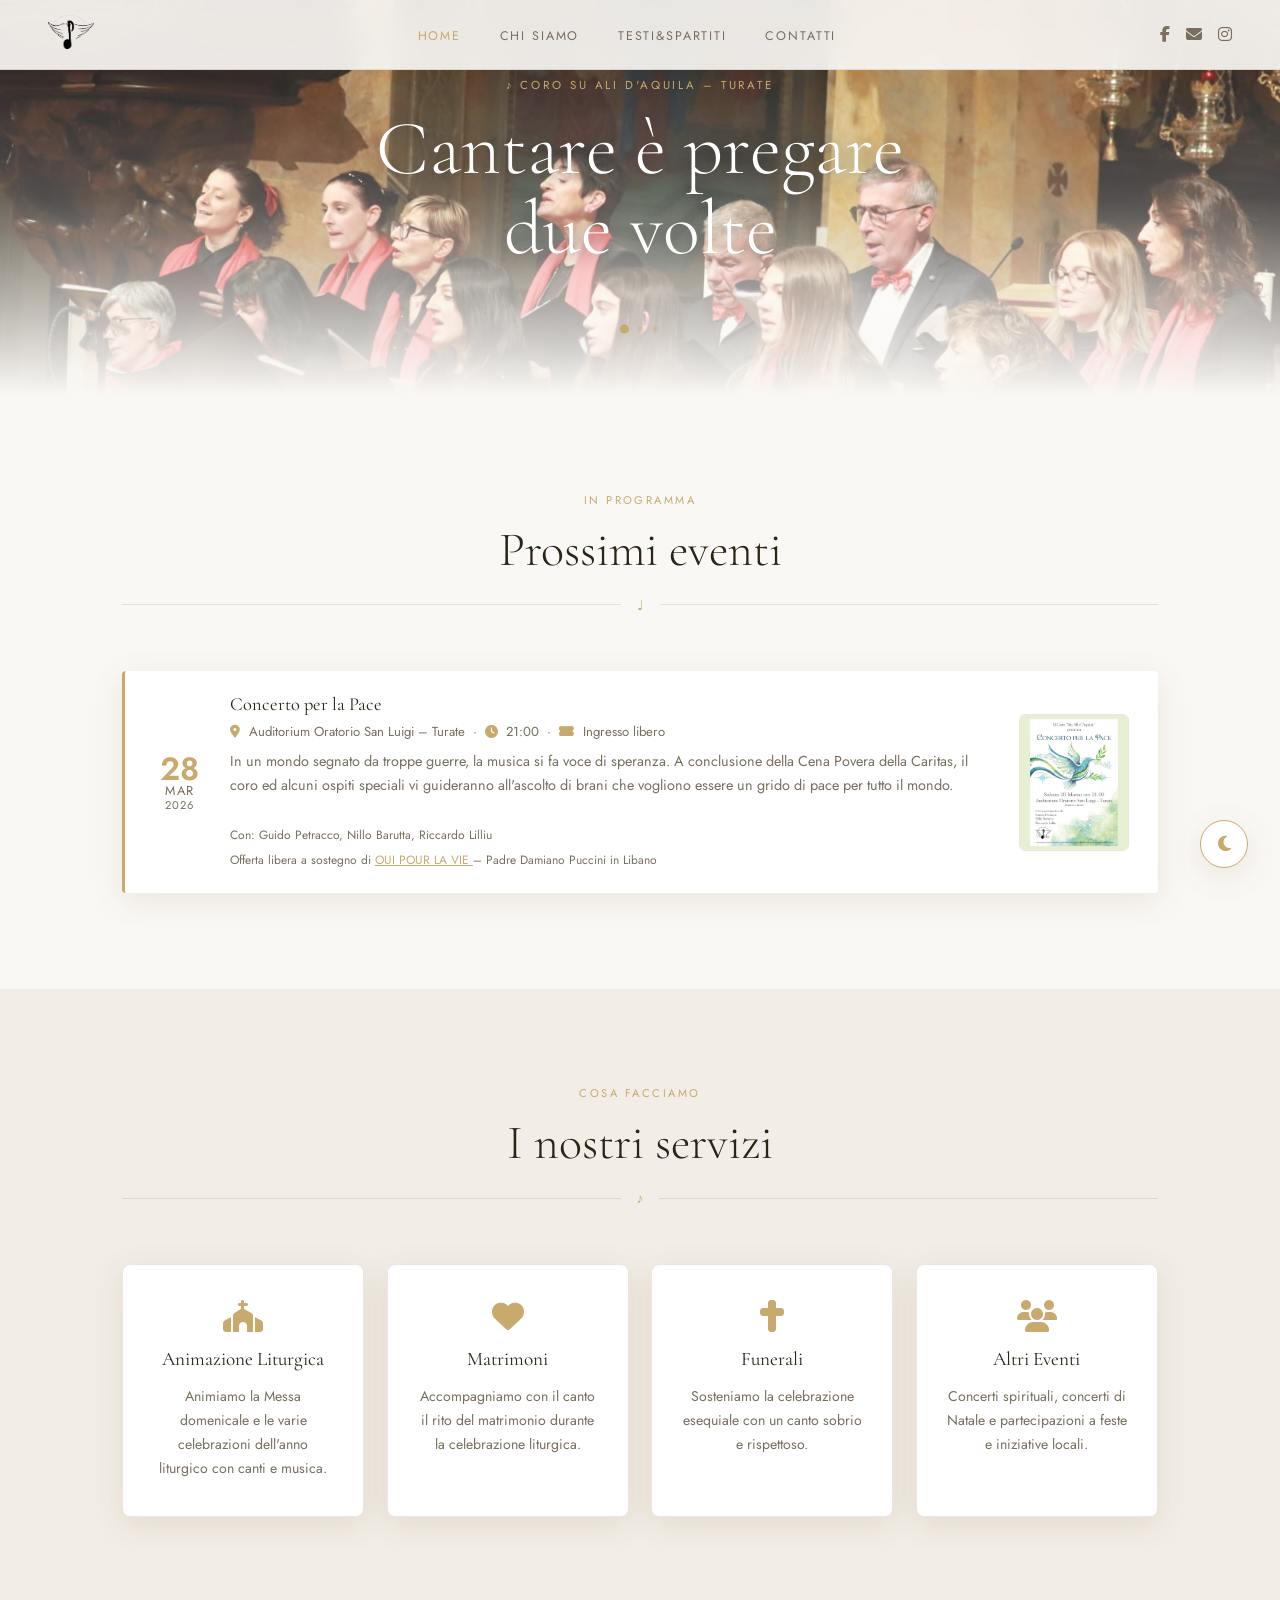
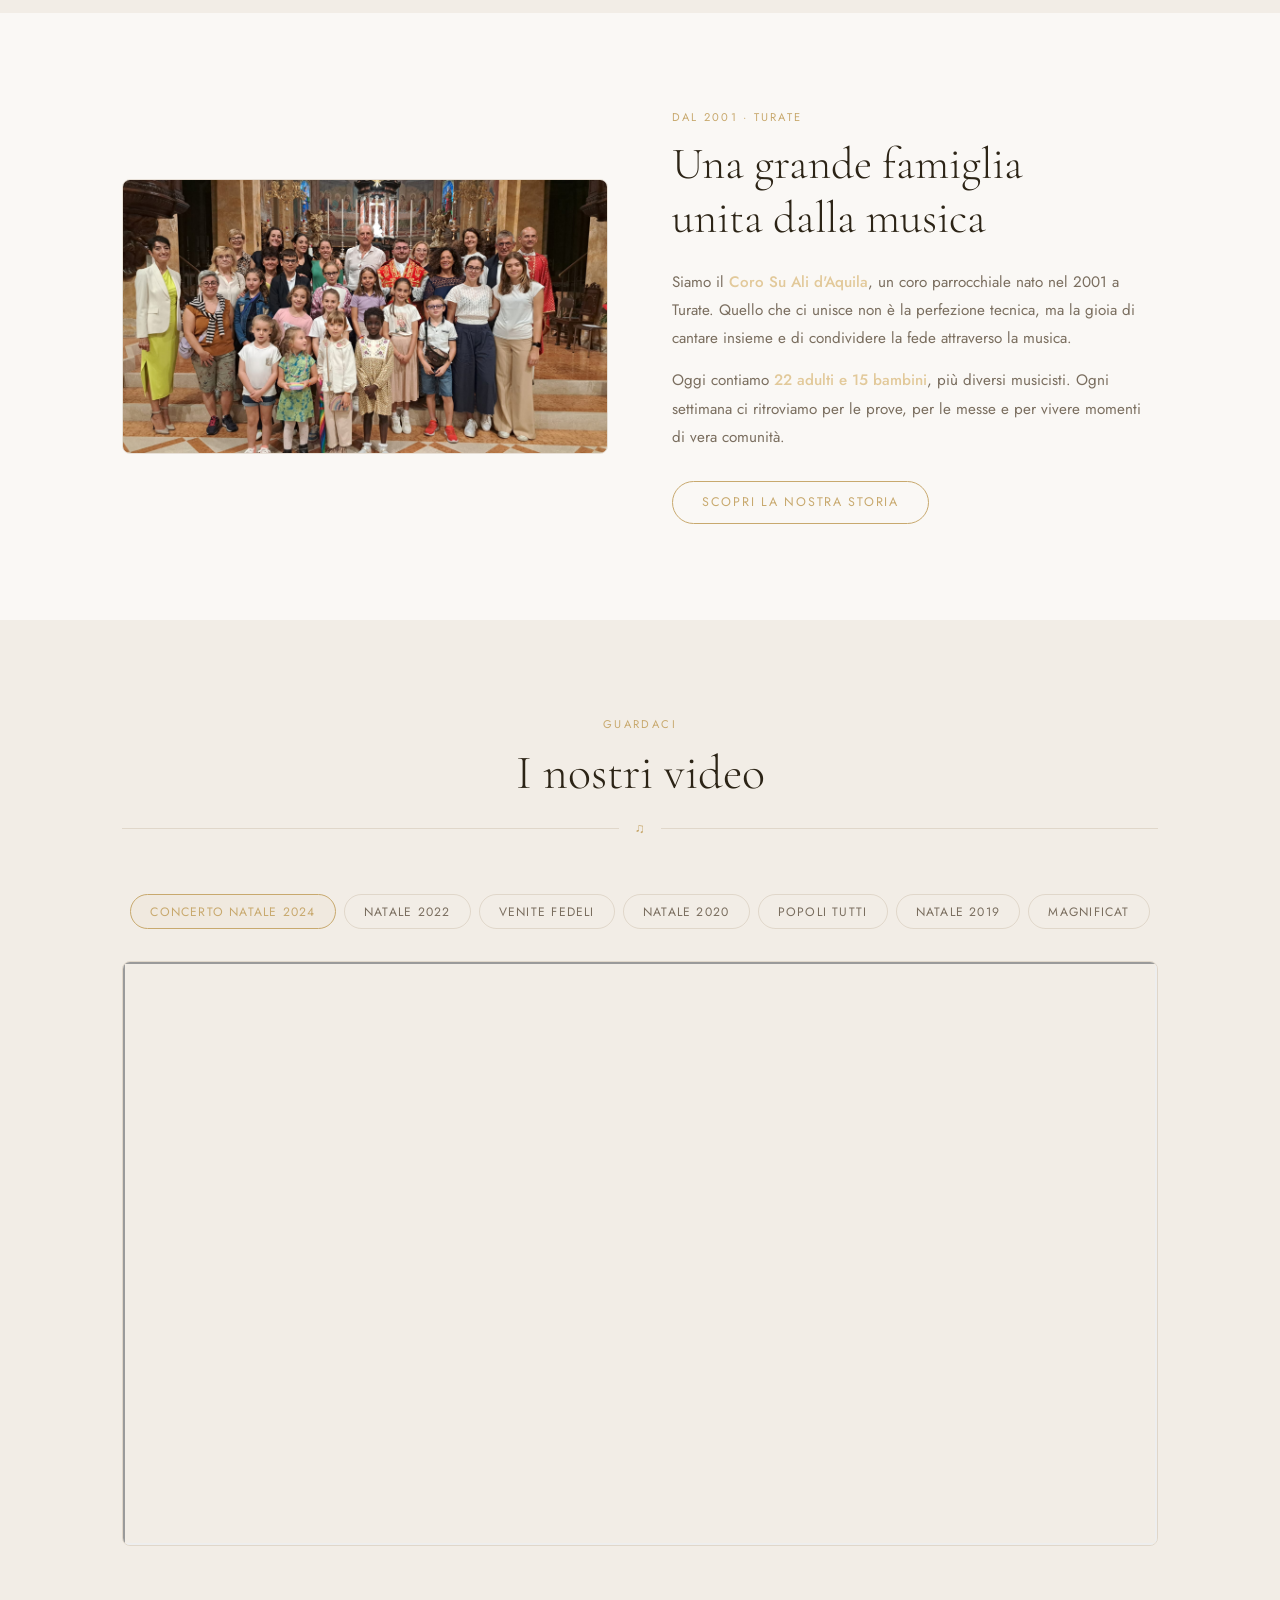
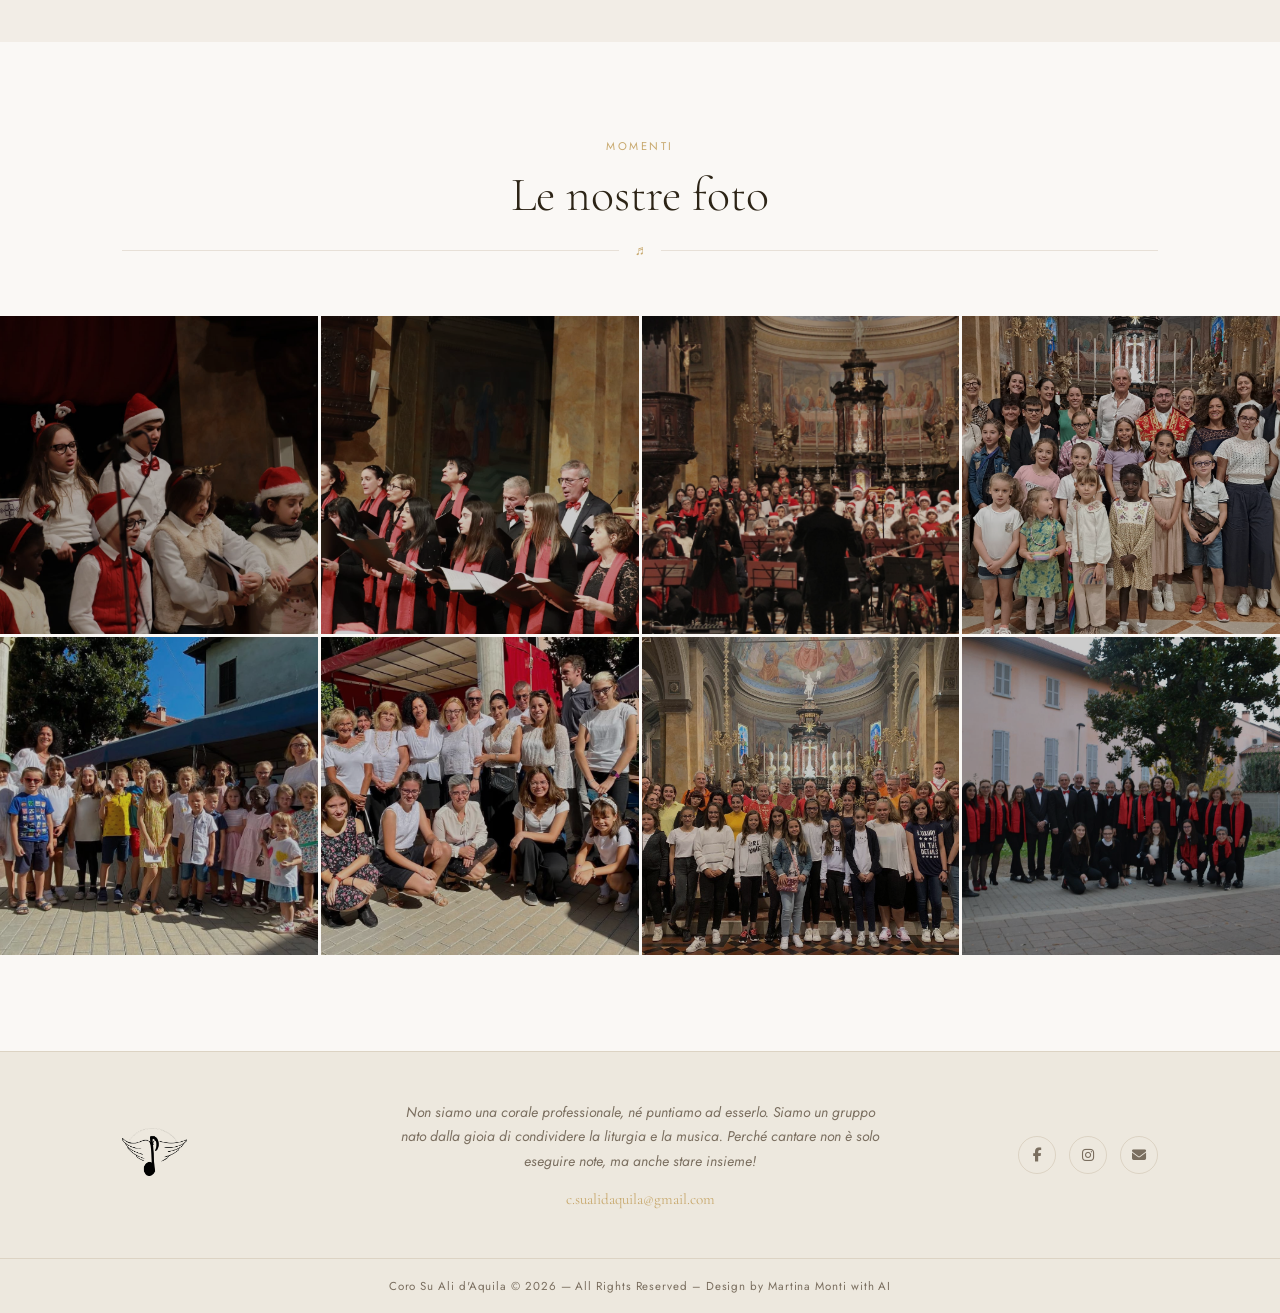
==== commit beb31a77: "fic pop upload file + backround" ====
--- a/public/index.html
+++ b/public/index.html
@@ -245,7 +245,7 @@
       <a href="mailto:c.sualidaquila@gmail.com"><i class="fas fa-envelope"></i></a>
     </div>
   </div>
-  <div class="footer-copy">Coro Su Ali d'Aquila © <span id="yr"></span> — All Rights Reserved –  Design by Martina Monti</div>
+  <div class="footer-copy">Coro Su Ali d'Aquila © <span id="yr"></span> — All Rights Reserved –  Design by Martina Monti with AI</div>
 </footer>
 
 <script src="js/final.js"></script>
--- a/public/css/style.css
+++ b/public/css/style.css
@@ -2081,6 +2081,20 @@
   100% { transform: rotate(360deg); }
 }
 
-
-
-
+#modalBackdrop {
+  display: none; /* nascosto di default */
+  position: fixed;
+  top: 0;
+  left: 0;
+  width: 100vw;
+  height: 100vh;
+  background: rgba(0, 0, 0, 0.55); /* Sfondo nero semitrasparente */
+  backdrop-filter: blur(4px);      /* Sfoca leggermente lo sfondo del sito */
+  -webkit-backdrop-filter: blur(4px); /* Supporto per Safari */
+  z-index: 9999;                  /* Sotto la modale (10000) ma sopra il sito */
+  cursor: pointer;                /* Indica che si può cliccare per chiudere */
+}
+
+
+
+
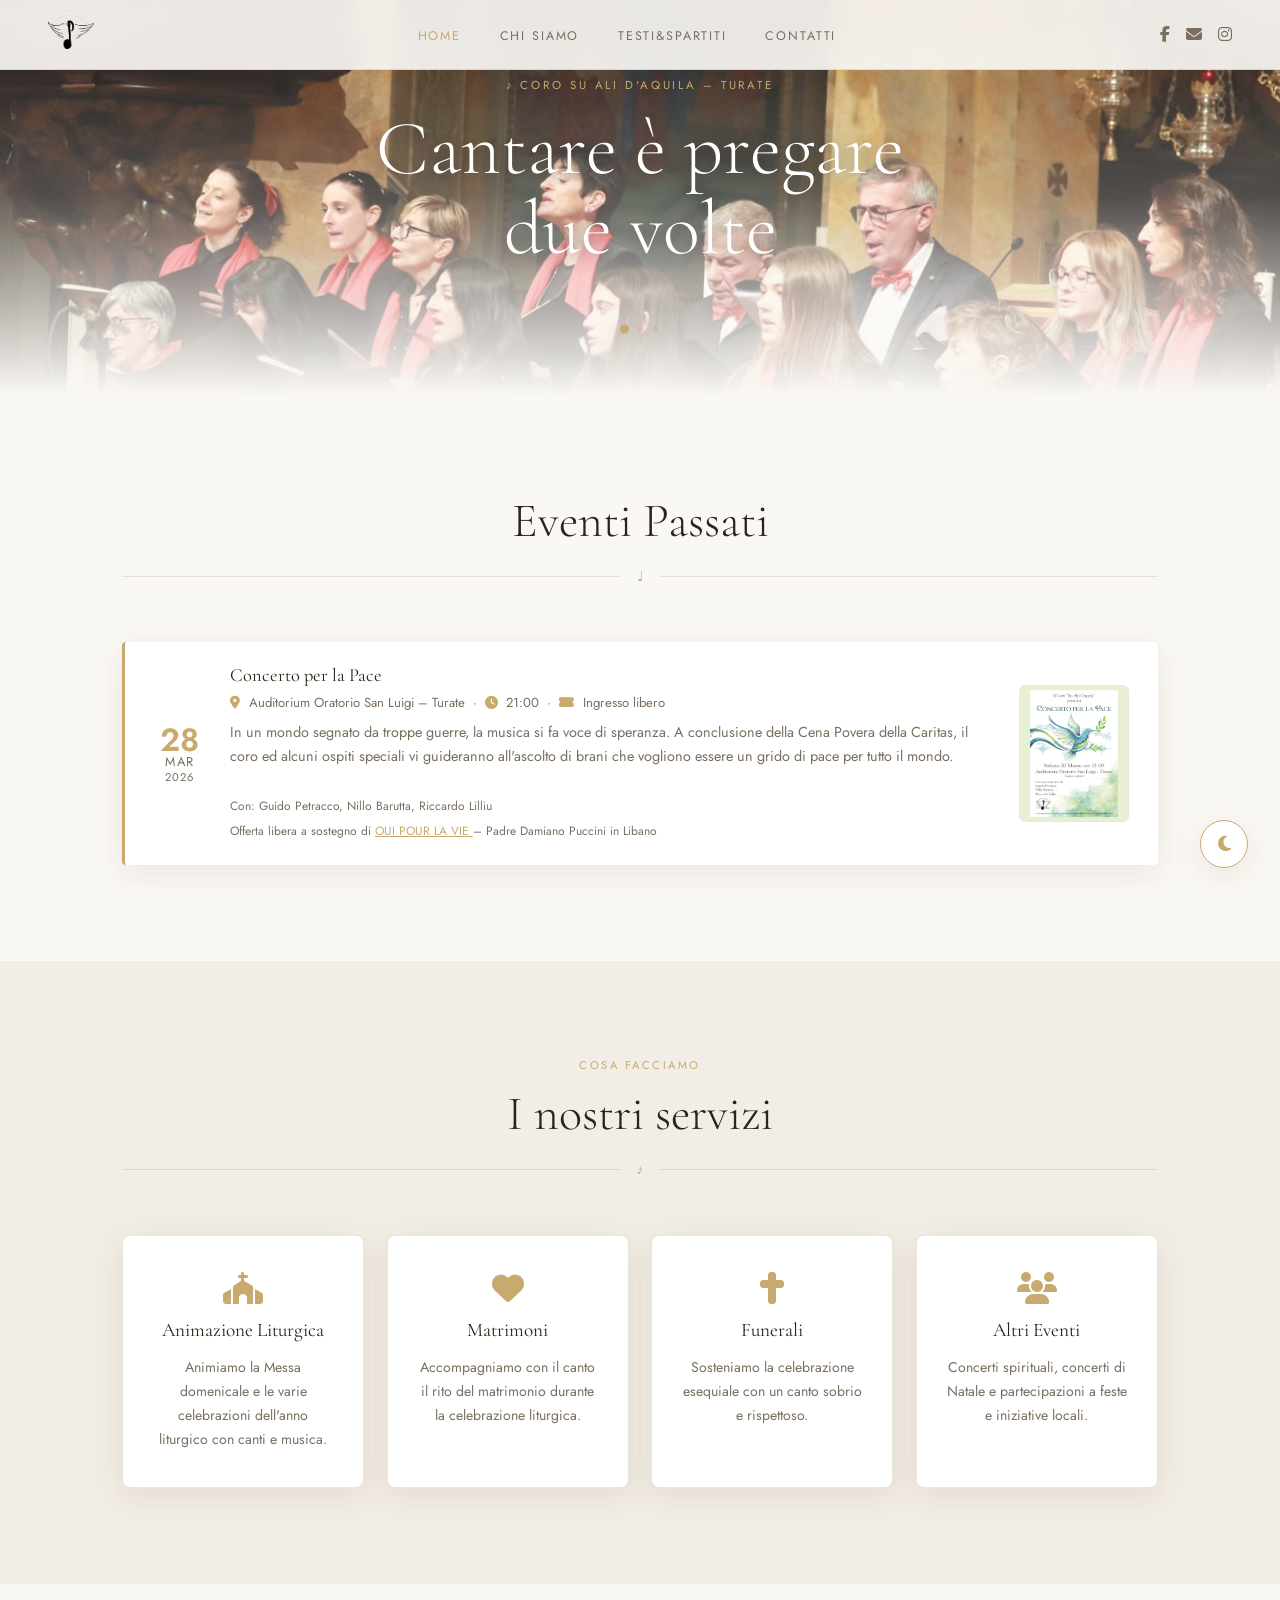
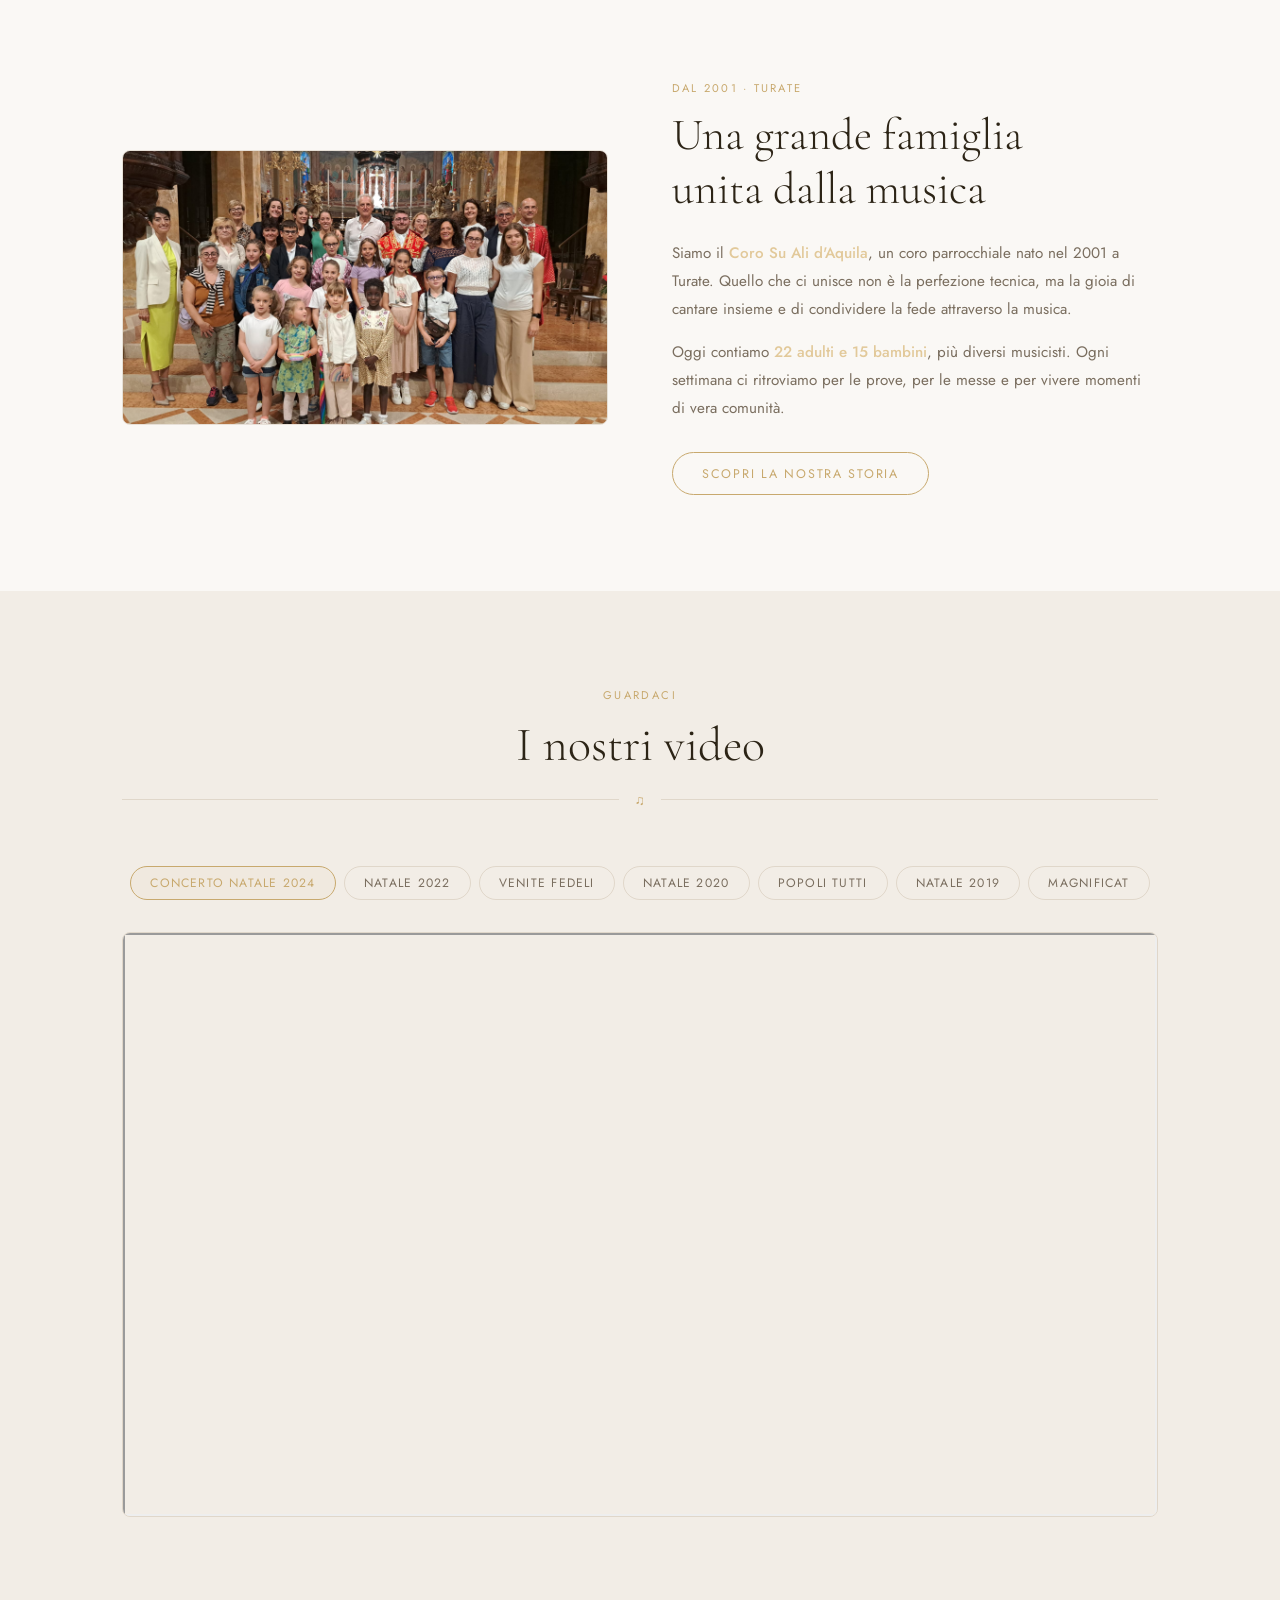
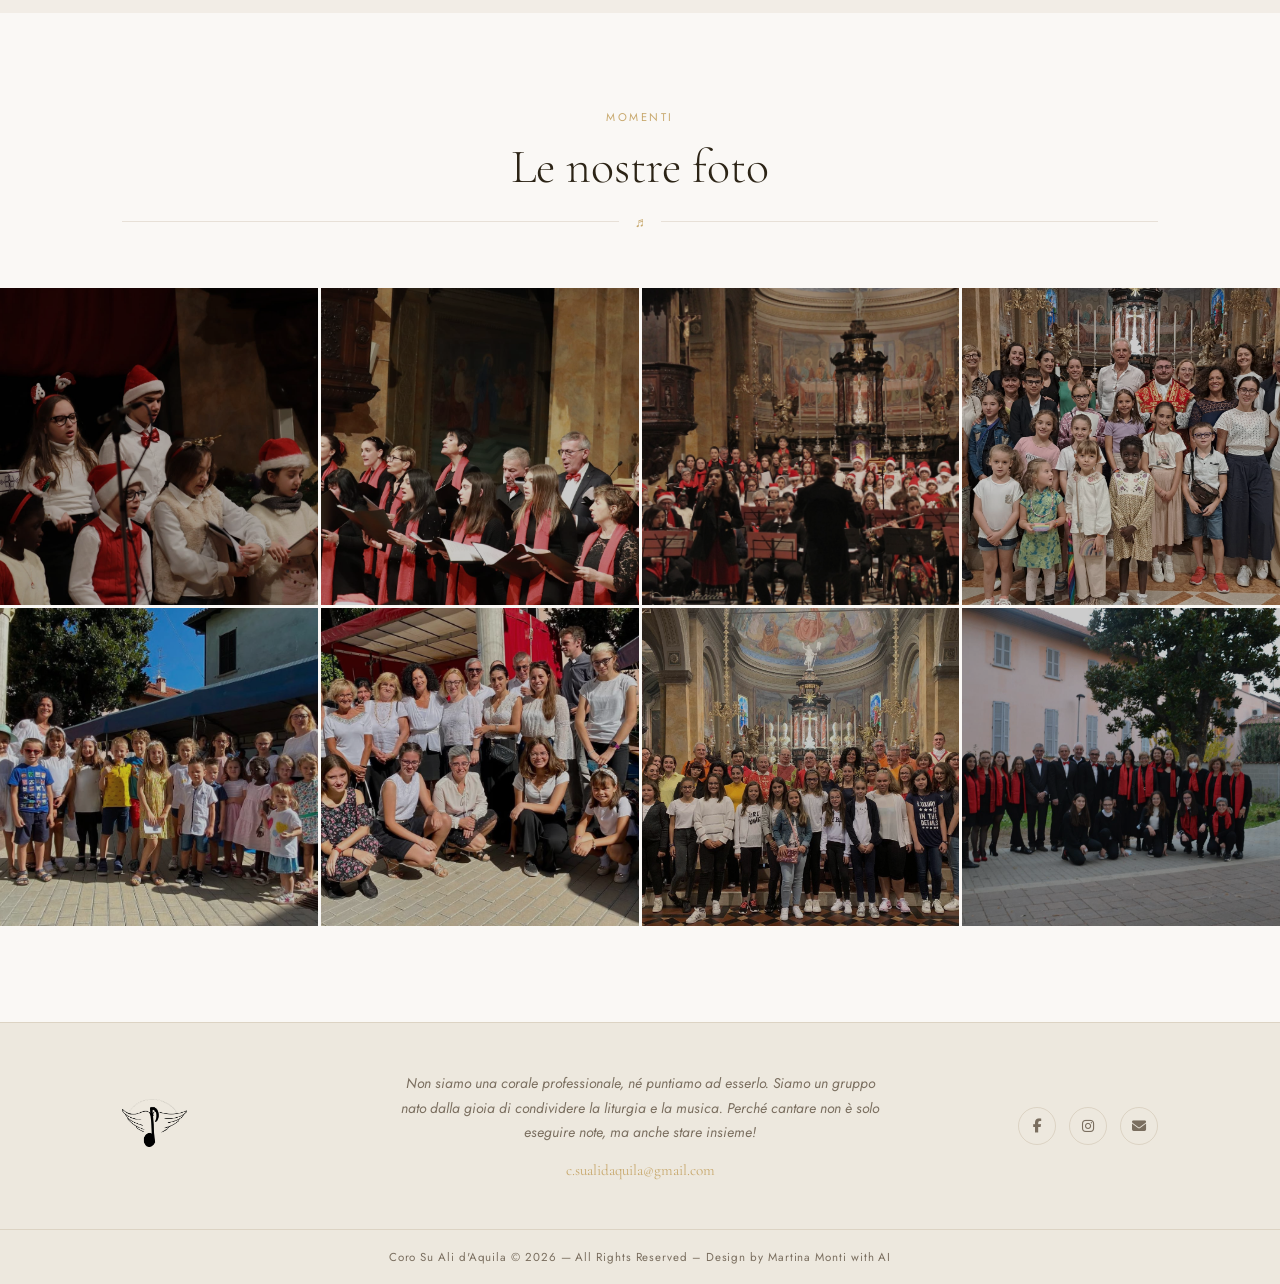
==== commit b3e63b0e: "eventi passati" ====
--- a/public/index.html
+++ b/public/index.html
@@ -58,11 +58,10 @@
   <div class="slide-dots" id="dots"></div>
 </div>
 
-<!-- PROSSIMI EVENTI -->
+<!-- PROSSIMI/PASSATI EVENTI -->
 <section class="section">
   <div class="container">
-    <span class="sec-eyebrow reveal">In programma</span>
-    <h2 class="sec-title reveal">Prossimi eventi</h2>
+    <h2 class="sec-title reveal">Eventi Passati</h2>
     <div class="ornament reveal">
       <div class="ornament-line"></div>
       <span class="ornament-icon">♩</span>
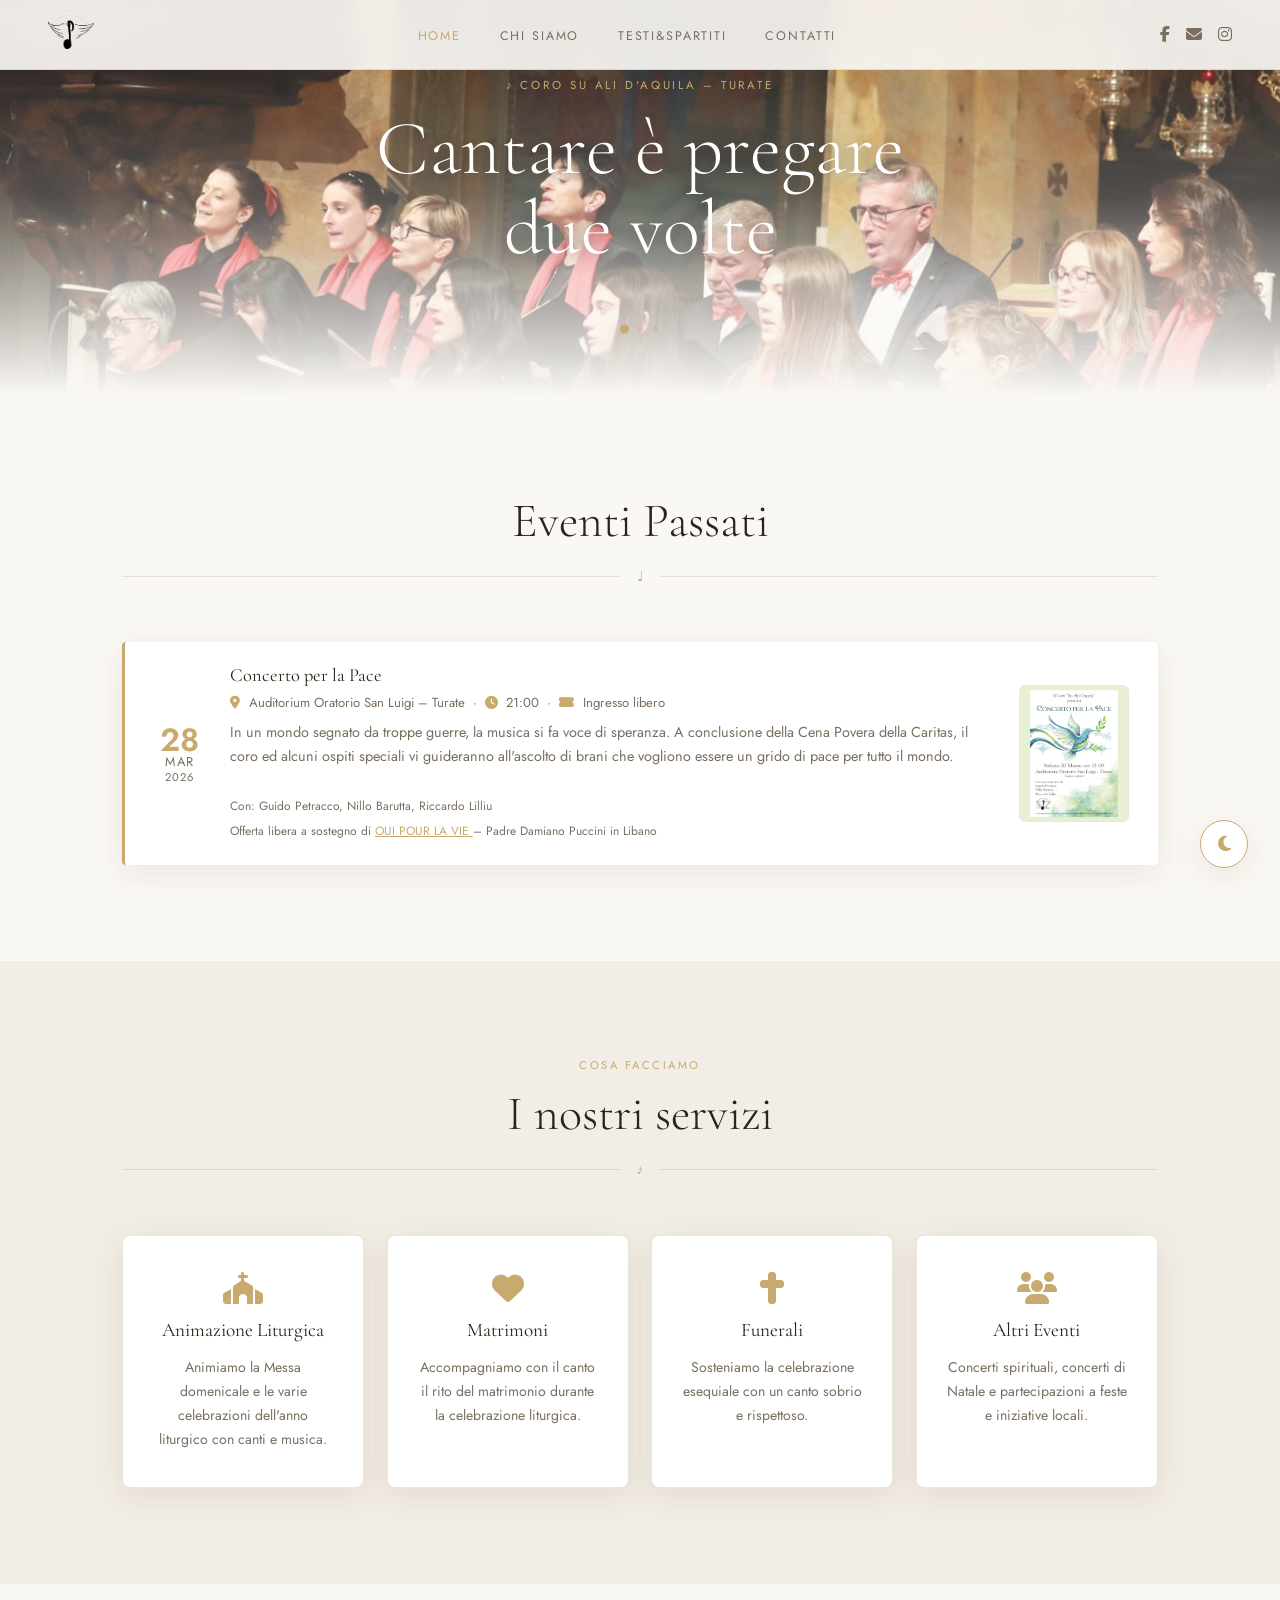
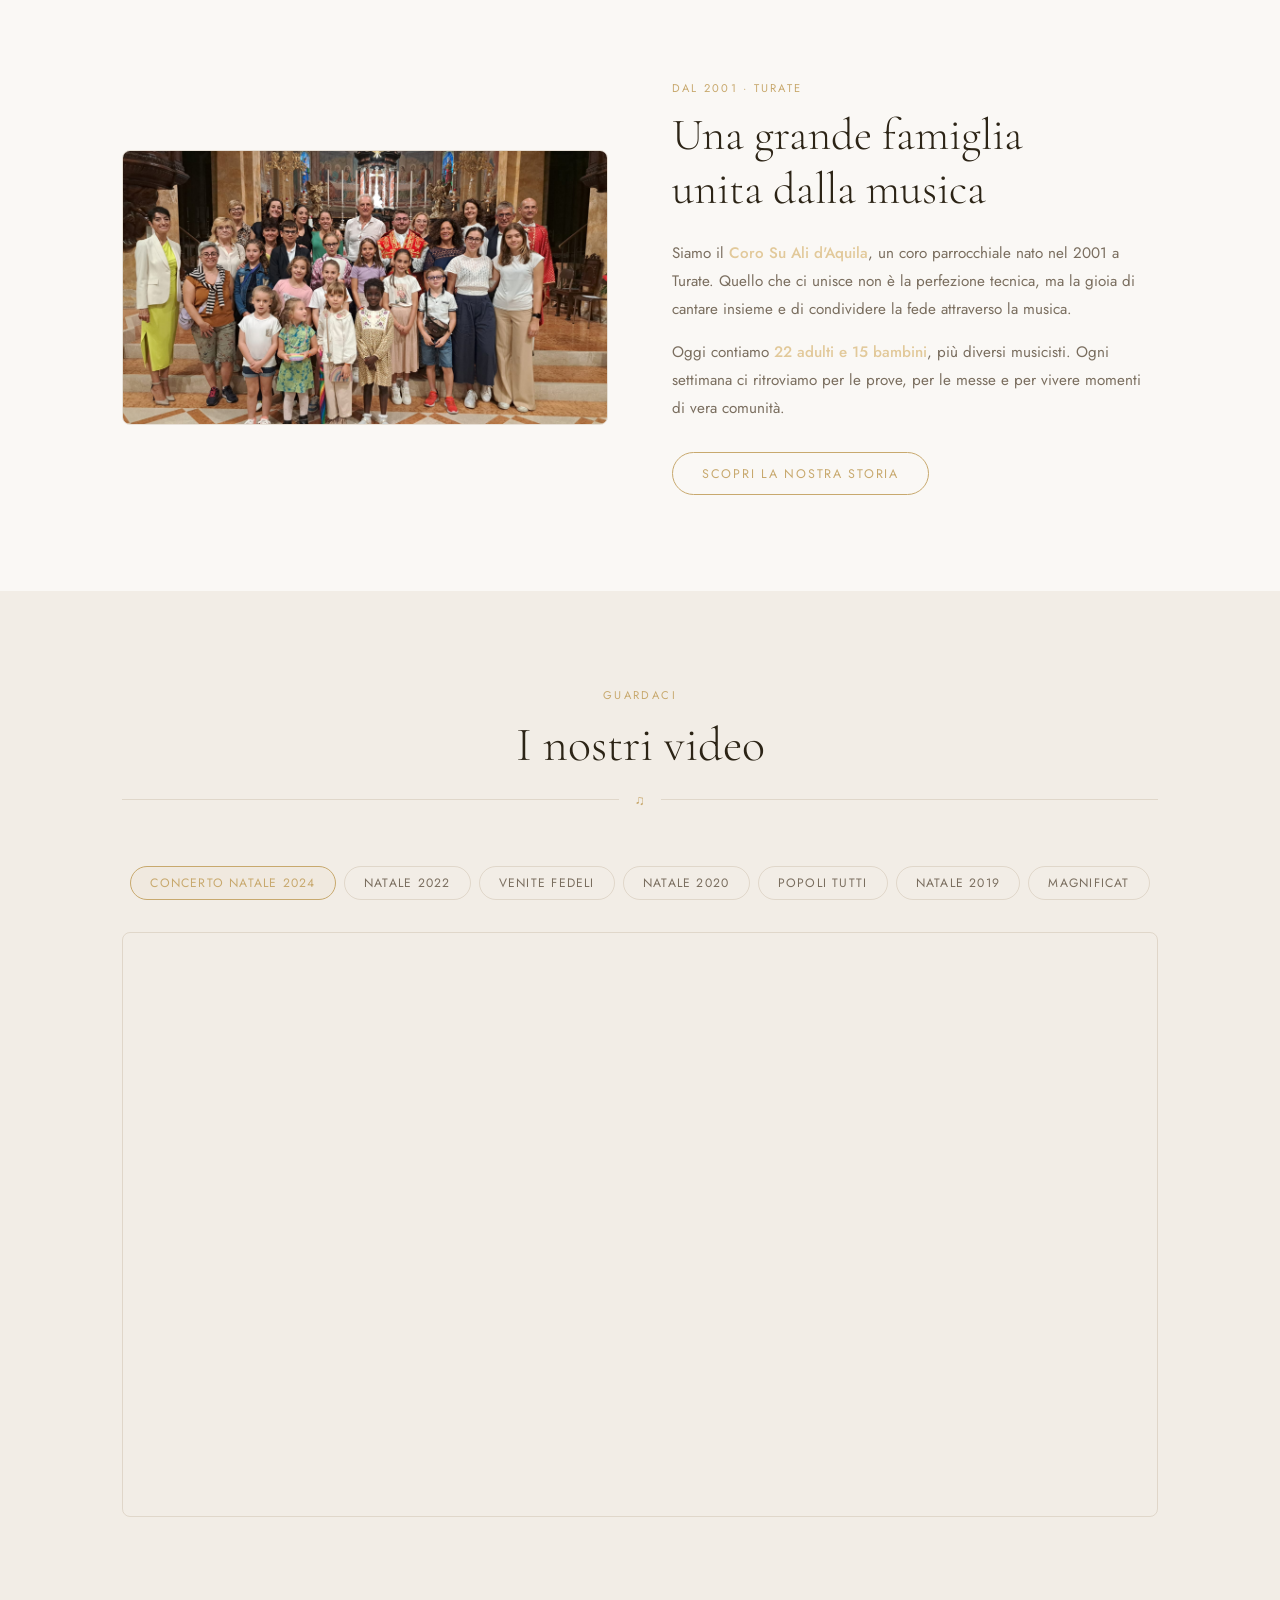
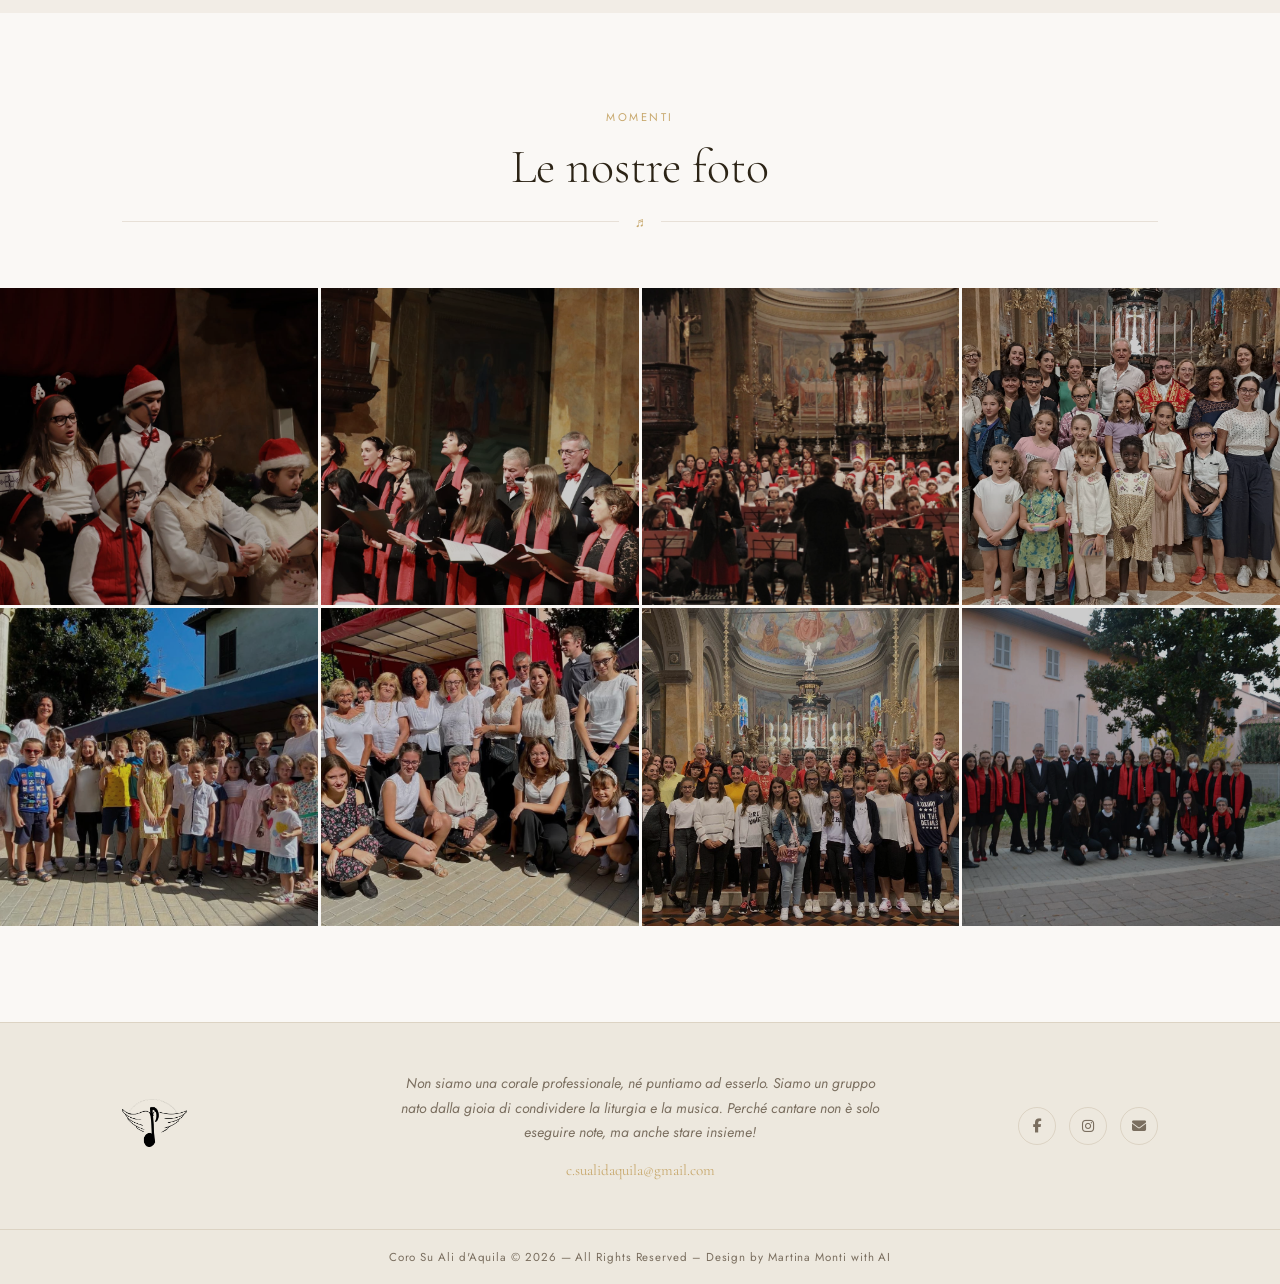
==== commit 1c60685e: "fix bug in archive" ====
--- a/public/index.html
+++ b/public/index.html
@@ -171,13 +171,13 @@
       <button class="vtab" data-v="v6">Natale 2019</button>
       <button class="vtab" data-v="v7">Magnificat</button>
     </div>
-    <div class="vpane active reveal" id="v1"><div class="video-box"><iframe src="https://drive.google.com/file/d/1BOQSwe9JGHnPrK6IGw6b1ER7_zv7hTOH/preview" allowfullscreen></iframe></div></div>
-    <div class="vpane" id="v2"><div class="video-box"><iframe src="https://drive.google.com/file/d/117Y2aUO2pdezWmtEZihZKSCTigFtfiPs/preview" allowfullscreen></iframe></div></div>
-    <div class="vpane" id="v3"><div class="video-box"><iframe src="https://drive.google.com/file/d/1CM4I_OVpnsdakxd9fvVMcaJi6tFjfYWv/preview" allowfullscreen></iframe></div></div>
-    <div class="vpane" id="v4"><div class="video-box"><iframe src="https://drive.google.com/file/d/1SEOHbusNYp_YmhWf8cKlKAx2pMVBjTq9/preview" allowfullscreen></iframe></div></div>
-    <div class="vpane" id="v5"><div class="video-box"><iframe src="https://drive.google.com/file/d/12xxZdIWvhuiPVY8SO19s3eXgdJOifS5V/preview" allowfullscreen></iframe></div></div>
-    <div class="vpane" id="v6"><div class="video-box"><iframe src="https://drive.google.com/file/d/1XcO9p-QrTsrUIADokGOYDW6wx7MRRvg1/preview" allowfullscreen></iframe></div></div>
-    <div class="vpane" id="v7"><div class="video-box"><iframe src="https://drive.google.com/file/d/1iuLnqofnJ3oEmPJW1tg2Uhe8wEB9i9v8/preview" allowfullscreen></iframe></div></div>
+    <div class="vpane active reveal" id="v1"><div class="video-box"><iframe src="https://drive.google.com/file/d/1BOQSwe9JGHnPrK6IGw6b1ER7_zv7hTOH/preview" frameborder="0" allow="accelerometer; autoplay; clipboard-write; encrypted-media; gyroscope; picture-in-picture; fullscreen" allowfullscreen></iframe></div></div>
+    <div class="vpane" id="v2"><div class="video-box"><iframe src="https://drive.google.com/file/d/117Y2aUO2pdezWmtEZihZKSCTigFtfiPs/preview" frameborder="0" allow="accelerometer; autoplay; clipboard-write; encrypted-media; gyroscope; picture-in-picture; fullscreen" allowfullscreen></iframe></div></div>
+    <div class="vpane" id="v3"><div class="video-box"><iframe src="https://drive.google.com/file/d/1CM4I_OVpnsdakxd9fvVMcaJi6tFjfYWv/preview" frameborder="0" allow="accelerometer; autoplay; clipboard-write; encrypted-media; gyroscope; picture-in-picture; fullscreen" allowfullscreen></iframe></div></div>
+    <div class="vpane" id="v4"><div class="video-box"><iframe src="https://drive.google.com/file/d/1SEOHbusNYp_YmhWf8cKlKAx2pMVBjTq9/preview" frameborder="0" allow="accelerometer; autoplay; clipboard-write; encrypted-media; gyroscope; picture-in-picture; fullscreen" allowfullscreen></iframe></div></div>
+    <div class="vpane" id="v5"><div class="video-box"><iframe src="https://drive.google.com/file/d/12xxZdIWvhuiPVY8SO19s3eXgdJOifS5V/preview" frameborder="0" allow="accelerometer; autoplay; clipboard-write; encrypted-media; gyroscope; picture-in-picture; fullscreen" allowfullscreen></iframe></div></div>
+    <div class="vpane" id="v6"><div class="video-box"><iframe src="https://drive.google.com/file/d/1XcO9p-QrTsrUIADokGOYDW6wx7MRRvg1/preview" frameborder="0" allow="accelerometer; autoplay; clipboard-write; encrypted-media; gyroscope; picture-in-picture; fullscreen" allowfullscreen></iframe></div></div>
+    <div class="vpane" id="v7"><div class="video-box"><iframe src="https://drive.google.com/file/d/1iuLnqofnJ3oEmPJW1tg2Uhe8wEB9i9v8/preview" frameborder="0" allow="accelerometer; autoplay; clipboard-write; encrypted-media; gyroscope; picture-in-picture; fullscreen" allowfullscreen></iframe></div></div>
   </div>
 </section>
 
